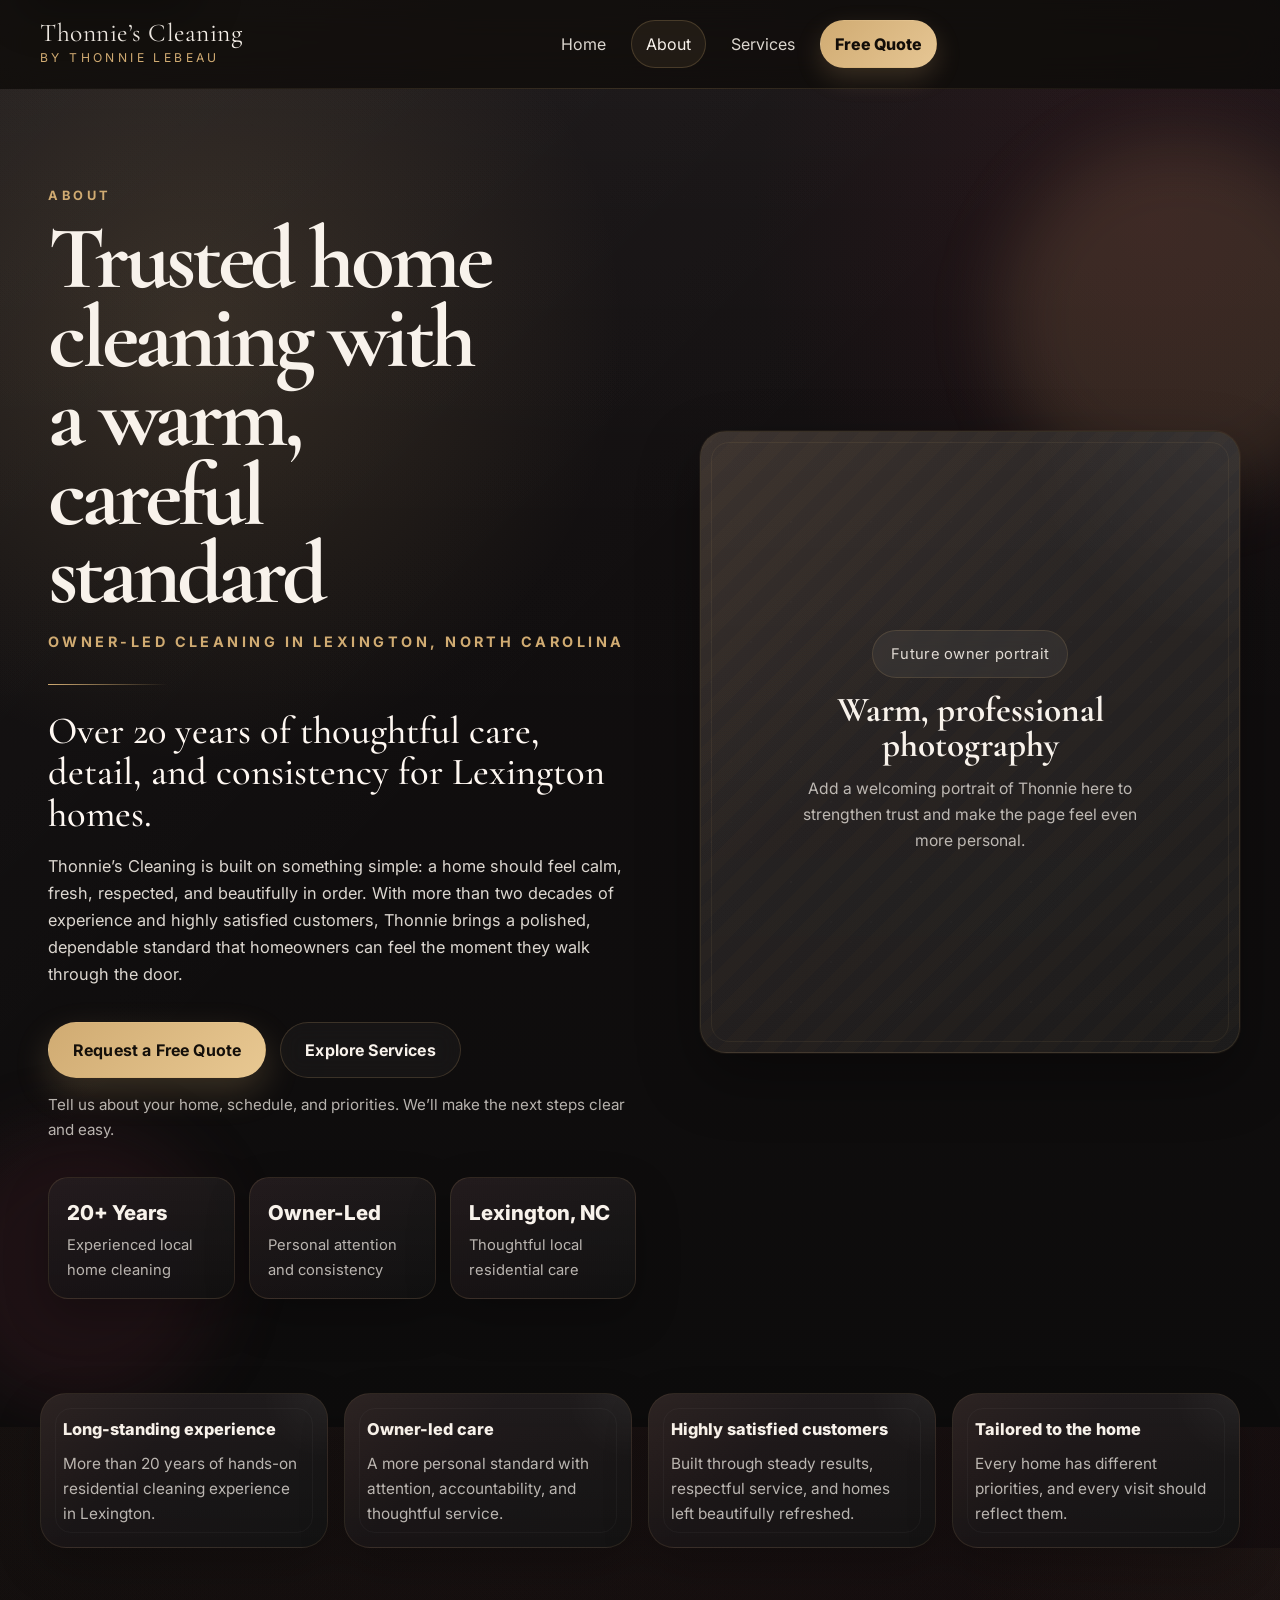
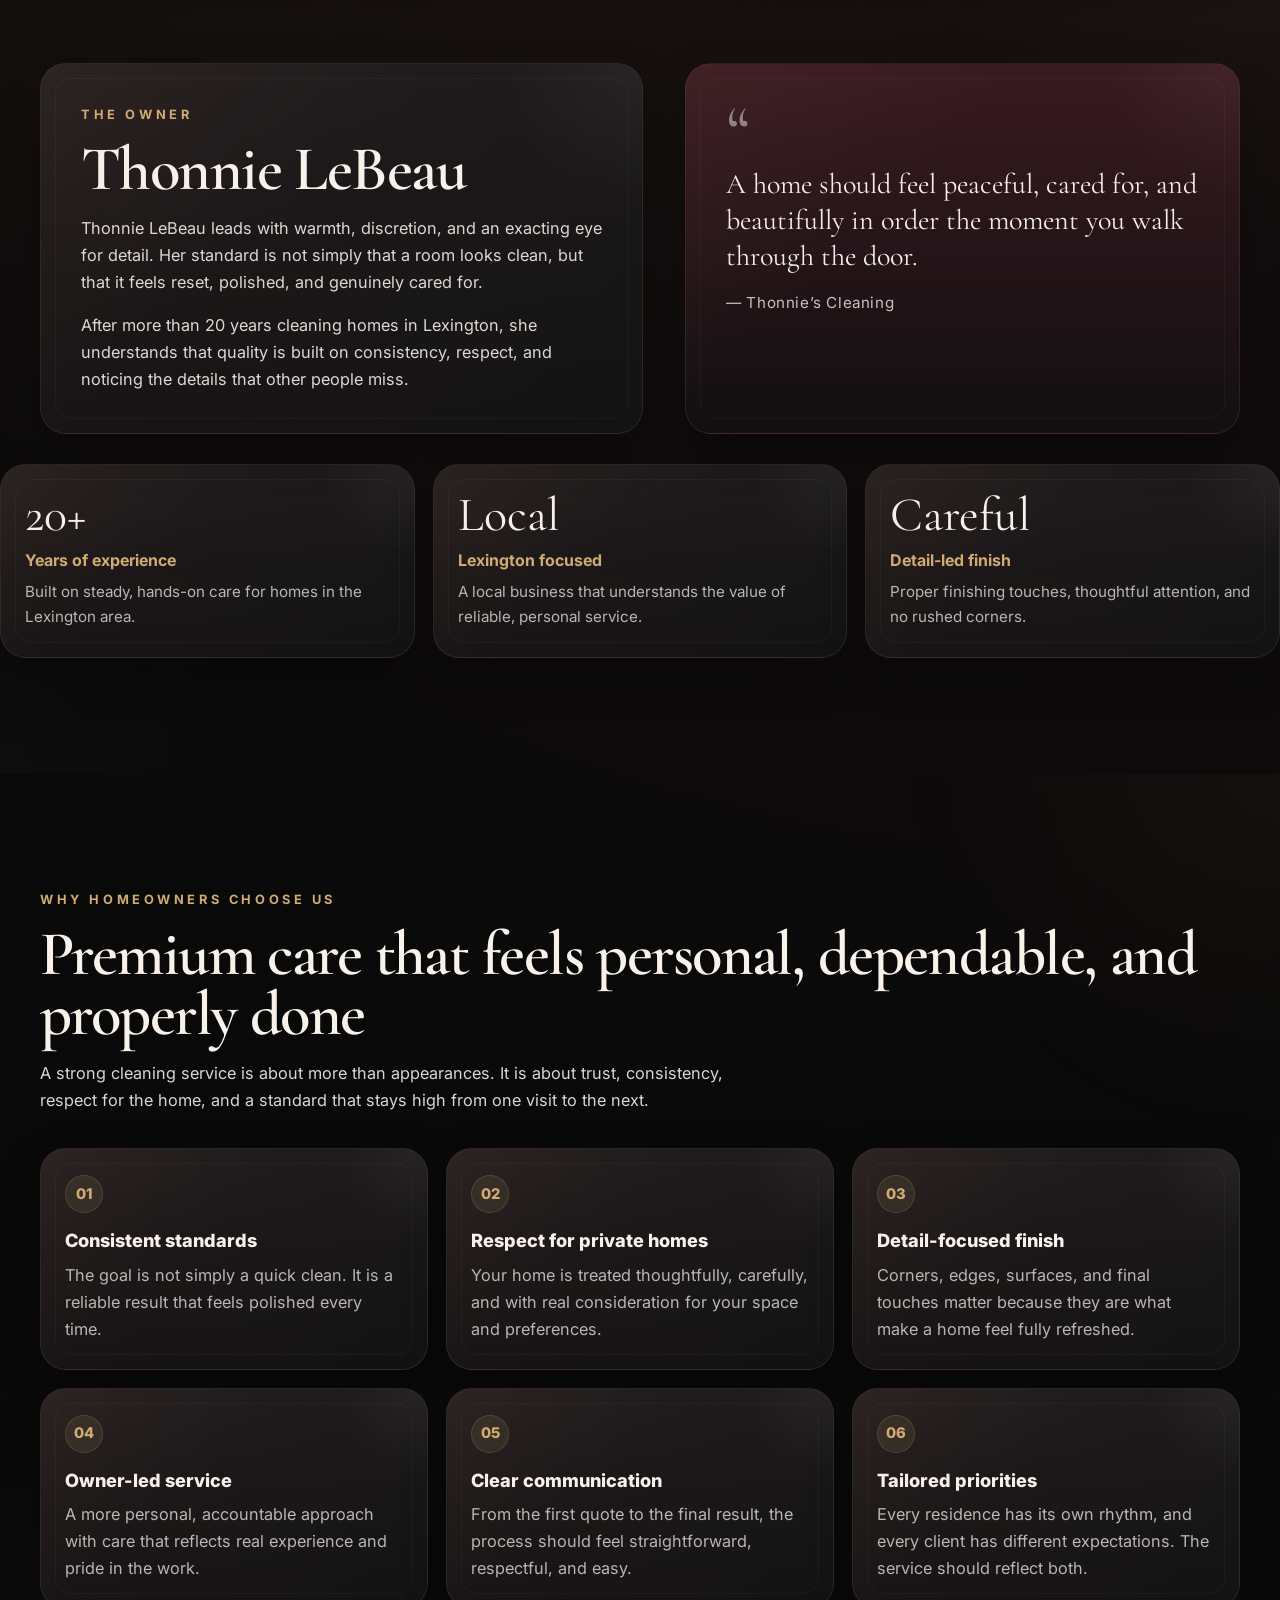
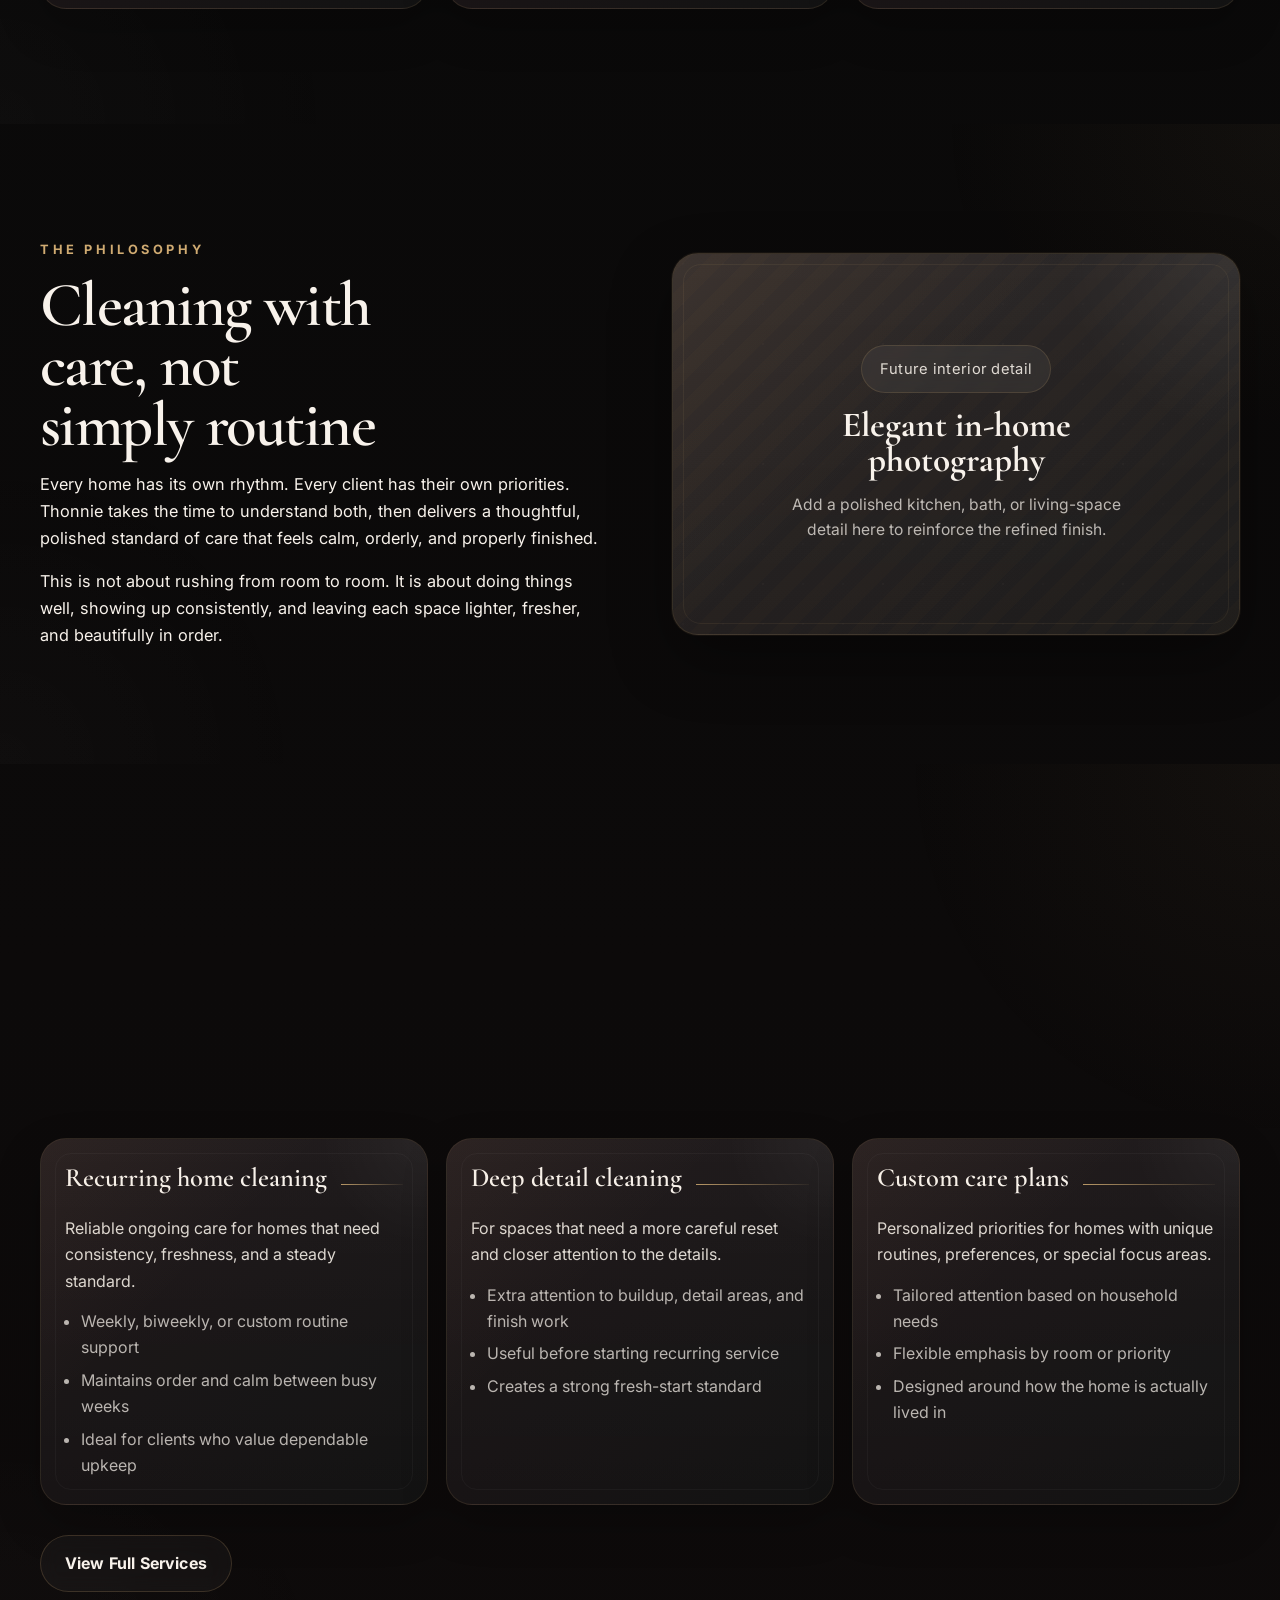
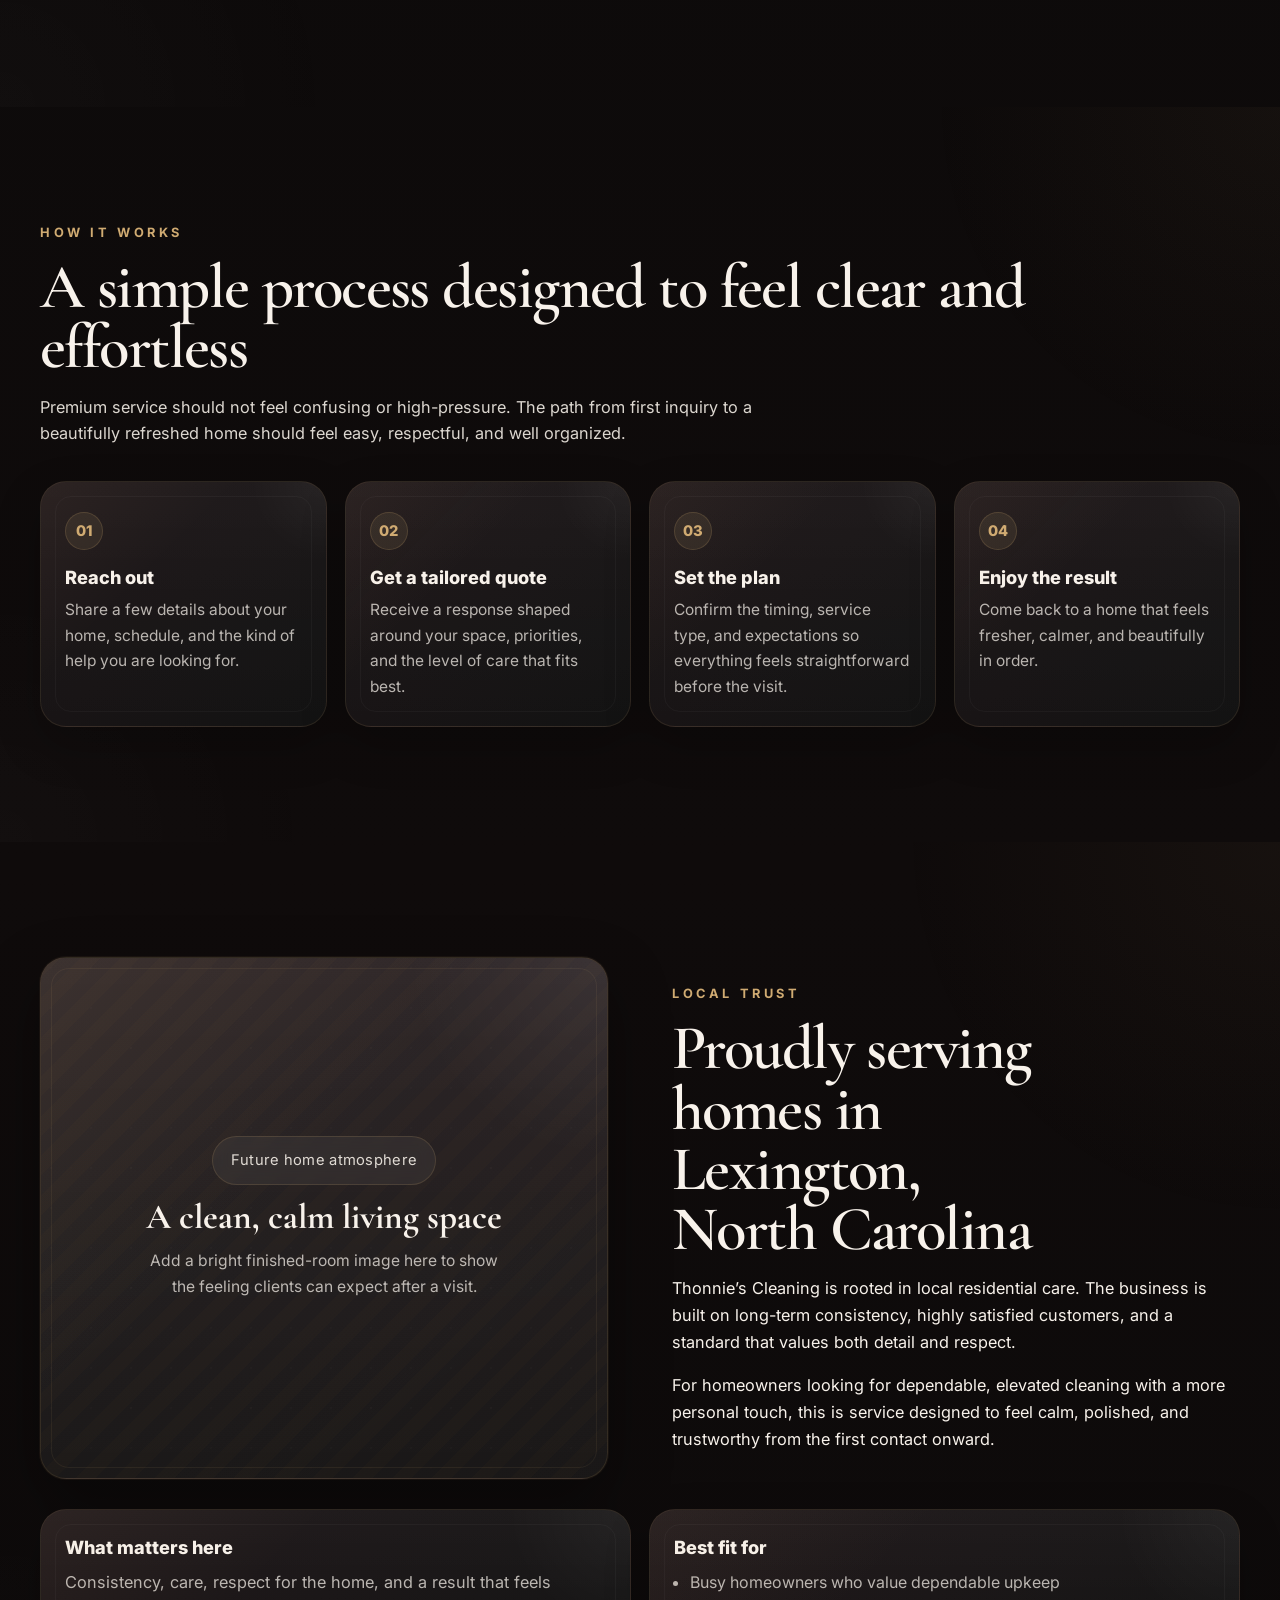
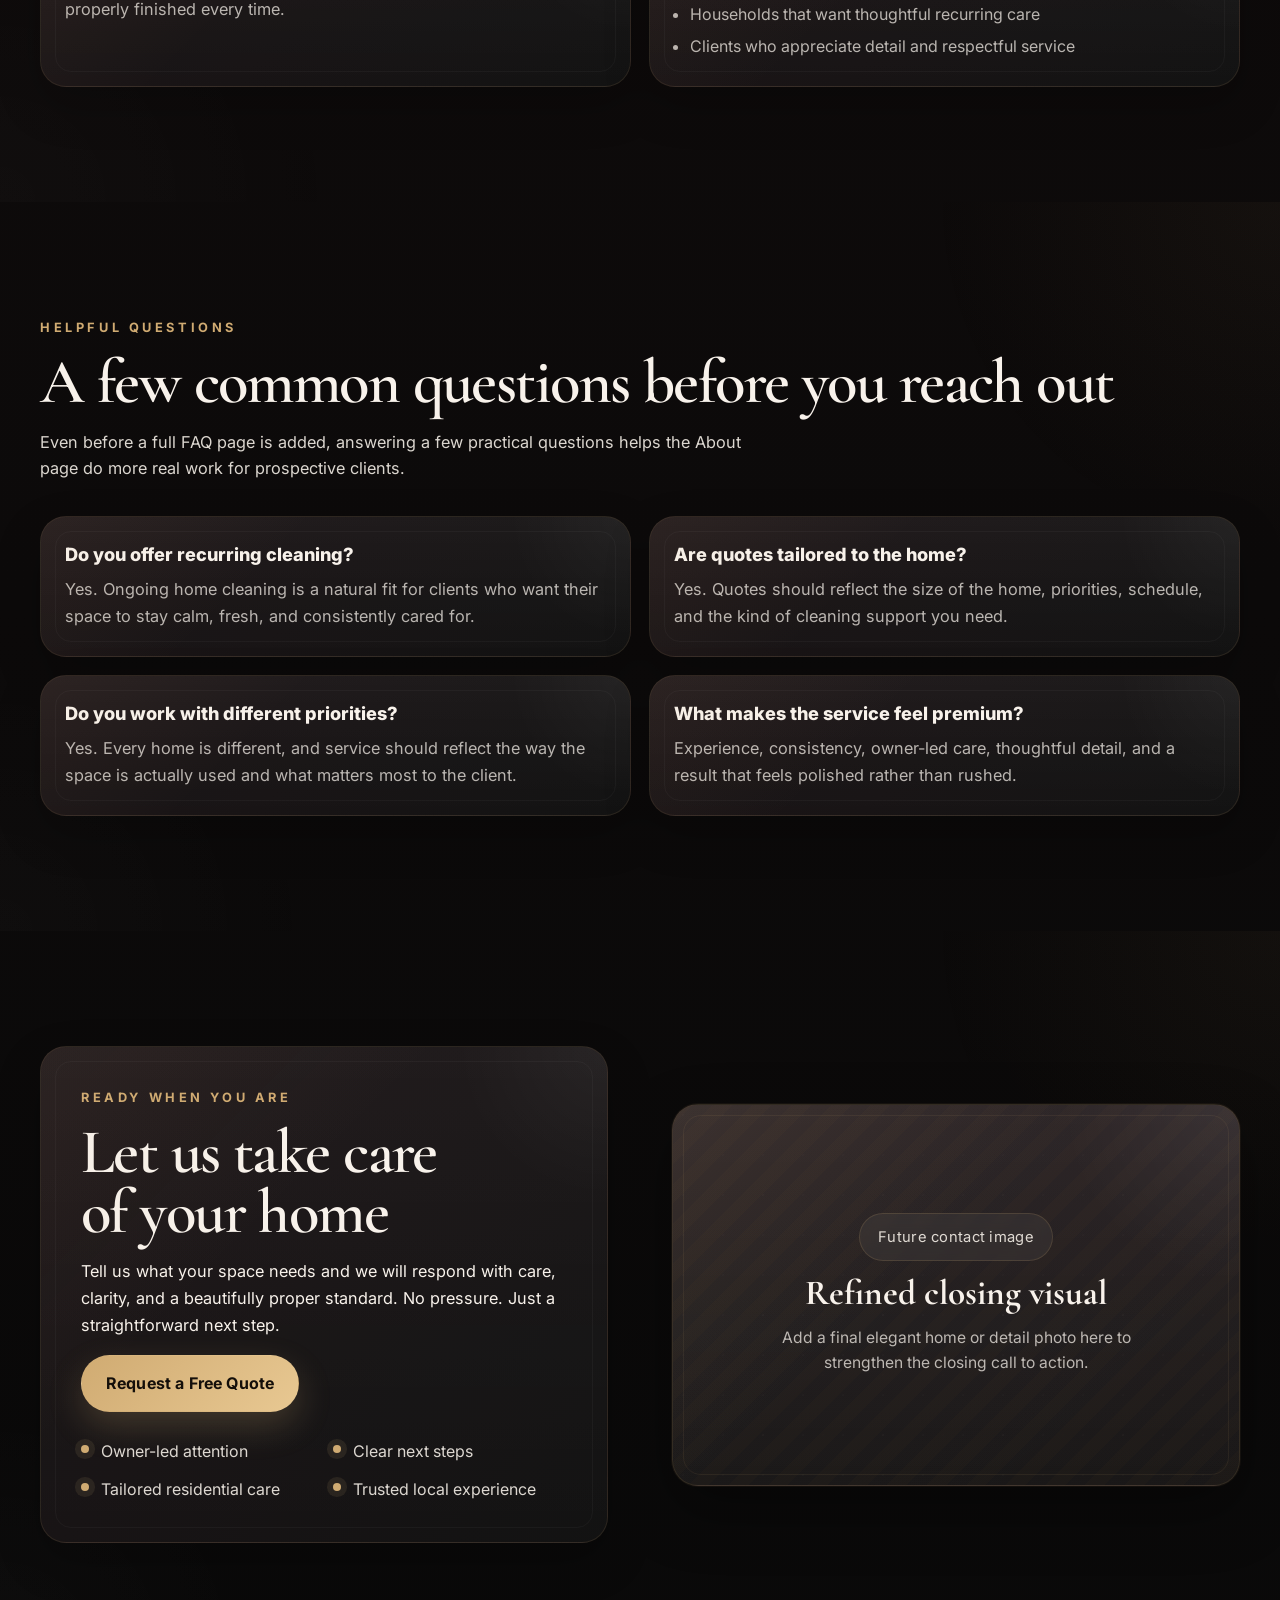
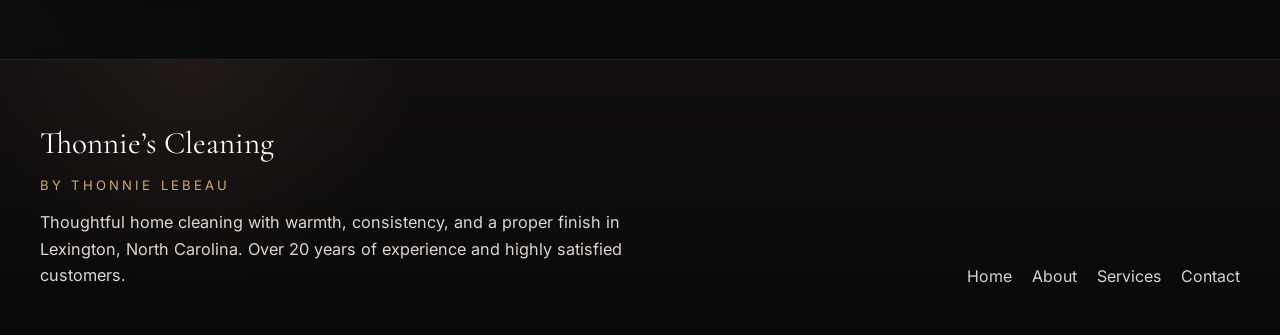
==== about.html @ d6f043cf "Initial commit" ====
<!DOCTYPE html>
<html lang="en">
  <head>
    <meta charset="UTF-8" />
    <meta
      name="viewport"
      content="width=device-width, initial-scale=1, viewport-fit=cover"
    />
    <title>
      About Thonnie’s Cleaning | Premium Home Cleaning in Lexington, NC
    </title>
    <meta
      name="description"
      content="Learn about Thonnie’s Cleaning, an owner-led home cleaning service in Lexington, North Carolina with over 20 years of experience, highly satisfied customers, and a careful, polished standard."
    />
    <meta name="theme-color" content="#0b0a0a" />
    <meta name="color-scheme" content="dark" />
    <meta
      property="og:title"
      content="About Thonnie’s Cleaning | Premium Home Cleaning in Lexington, NC"
    />
    <meta
      property="og:description"
      content="Owner-led home cleaning in Lexington, North Carolina with over 20 years of experience and a careful, polished standard."
    />
    <meta property="og:type" content="website" />
    <meta name="format-detection" content="telephone=no" />

    <link rel="preconnect" href="https://fonts.googleapis.com" />
    <link rel="preconnect" href="https://fonts.gstatic.com" crossorigin />
    <link
      href="https://fonts.googleapis.com/css2?family=Cormorant+Garamond:wght@500;600;700&family=Inter:wght@400;500;600;700;800&display=swap"
      rel="stylesheet"
    />

    <script type="application/ld+json">
      {
        "@context": "https://schema.org",
        "@type": "LocalBusiness",
        "name": "Thonnie’s Cleaning",
        "image": "",
        "description": "Owner-led residential cleaning service in Lexington, North Carolina with over 20 years of experience.",
        "areaServed": {
          "@type": "City",
          "name": "Lexington"
        },
        "address": {
          "@type": "PostalAddress",
          "addressLocality": "Lexington",
          "addressRegion": "NC",
          "addressCountry": "US"
        },
        "url": "about.html",
        "serviceType": "Residential home cleaning"
      }
    </script>

    <style>
      :root {
        --bg: #090909;
        --bg-elevated: #101010;
        --bg-soft: #151313;
        --panel: rgba(255, 248, 241, 0.05);
        --panel-strong: rgba(255, 248, 241, 0.08);
        --panel-border: rgba(214, 183, 126, 0.16);
        --panel-border-strong: rgba(214, 183, 126, 0.24);

        --text: #f8f2eb;
        --text-soft: rgba(248, 242, 235, 0.88);
        --text-muted: rgba(248, 242, 235, 0.72);

        --gold: #d0ab72;
        --gold-deep: #aa8347;
        --gold-soft: rgba(208, 171, 114, 0.12);
        --gold-line: rgba(208, 171, 114, 0.24);

        --burgundy: #2b1318;
        --plum: #1b1118;
        --white: #ffffff;
        --black: #000000;

        --serif: "Cormorant Garamond", "Times New Roman", serif;
        --sans: "Inter", "Helvetica Neue", Arial, sans-serif;

        --max: 1280px;
        --container-pad: clamp(18px, 4vw, 40px);

        --header-height: 88px;
        --radius-xs: 14px;
        --radius-sm: 18px;
        --radius: 26px;
        --radius-lg: 36px;

        --shadow-soft: 0 18px 45px rgba(0, 0, 0, 0.24);
        --shadow-deep: 0 26px 70px rgba(0, 0, 0, 0.42);
        --shadow-glow: 0 0 0 1px rgba(208, 171, 114, 0.06),
          0 24px 60px rgba(0, 0, 0, 0.35);

        --transition: 0.35s ease;
        --focus-ring: 0 0 0 3px rgba(208, 171, 114, 0.22),
          0 0 0 1px rgba(255, 255, 255, 0.14);
      }

      *,
      *::before,
      *::after {
        box-sizing: border-box;
      }

      html {
        scroll-behavior: smooth;
      }

      body {
        margin: 0;
        font-family: var(--sans);
        color: var(--text);
        background: radial-gradient(
            circle at top left,
            rgba(208, 171, 114, 0.1),
            transparent 26%
          ),
          radial-gradient(
            circle at 85% 12%,
            rgba(90, 36, 48, 0.18),
            transparent 24%
          ),
          linear-gradient(
            180deg,
            #0b0a0a 0%,
            #090909 32%,
            #0f0b0b 68%,
            #090909 100%
          );
        line-height: 1.65;
        -webkit-font-smoothing: antialiased;
        text-rendering: optimizeLegibility;
        overflow-x: clip;
      }

      body::before {
        content: "";
        position: fixed;
        inset: 0;
        pointer-events: none;
        background: linear-gradient(
            to bottom,
            rgba(255, 255, 255, 0.02),
            transparent 18%,
            transparent 82%,
            rgba(255, 255, 255, 0.015)
          ),
          radial-gradient(
            circle at 20% 0%,
            rgba(255, 255, 255, 0.02),
            transparent 18%
          );
        mix-blend-mode: soft-light;
        z-index: 0;
      }

      body.menu-open {
        overflow: hidden;
      }

      img {
        max-width: 100%;
        display: block;
      }

      a {
        color: inherit;
        text-decoration: none;
      }

      button,
      input,
      textarea,
      select {
        font: inherit;
      }

      ul,
      ol {
        margin: 0;
        padding: 0;
      }

      .skip-link {
        position: absolute;
        left: 16px;
        top: -54px;
        z-index: 2000;
        background: #1a1310;
        color: #fff;
        border: 1px solid rgba(208, 171, 114, 0.35);
        border-radius: 999px;
        padding: 12px 16px;
        box-shadow: var(--shadow-soft);
        transition: top 0.2s ease;
      }

      .skip-link:focus {
        top: 16px;
      }

      .container {
        position: relative;
        z-index: 1;
        width: min(var(--max), calc(100% - (var(--container-pad) * 2)));
        margin-inline: auto;
      }

      .section-space {
        position: relative;
        padding: clamp(78px, 9vw, 132px) 0;
      }

      .section-space::before {
        content: "";
        position: absolute;
        inset: 0;
        pointer-events: none;
        background: radial-gradient(
            circle at top right,
            rgba(208, 171, 114, 0.045),
            transparent 24%
          ),
          radial-gradient(
            circle at bottom left,
            rgba(255, 255, 255, 0.02),
            transparent 22%
          );
      }

      .section-heading {
        margin-bottom: 34px;
      }

      .section-kicker,
      .eyebrow {
        margin: 0 0 14px;
        font-size: 0.8rem;
        font-weight: 700;
        letter-spacing: 0.28em;
        text-transform: uppercase;
        color: var(--gold);
      }

      .section-title {
        margin: 0 0 16px;
        font-family: var(--serif);
        font-size: clamp(2.15rem, 4.9vw, 4rem);
        line-height: 0.96;
        font-weight: 600;
        letter-spacing: -0.025em;
        color: var(--text);
      }

      .section-text,
      .hero-copy,
      .footer-copy,
      .faq-answer,
      .process-text,
      .stat-text,
      .feature-text,
      .trust-card-text,
      .local-copy,
      .button-note {
        color: var(--text-soft);
        font-size: 1.02rem;
      }

      .section-text {
        margin: 0 0 16px;
      }

      .section-text:last-child {
        margin-bottom: 0;
      }

      .soft-width {
        max-width: 740px;
      }

      .light-text {
        color: var(--text);
      }

      .site-header {
        position: sticky;
        top: 0;
        z-index: 1000;
        background: rgba(10, 10, 10, 0.62);
        backdrop-filter: blur(18px) saturate(130%);
        -webkit-backdrop-filter: blur(18px) saturate(130%);
        border-bottom: 1px solid transparent;
        transition: background var(--transition), border-color var(--transition),
          box-shadow var(--transition), transform var(--transition);
      }

      .site-header::after {
        content: "";
        position: absolute;
        left: 0;
        right: 0;
        bottom: -1px;
        height: 1px;
        background: linear-gradient(
          90deg,
          transparent,
          rgba(208, 171, 114, 0.3),
          transparent
        );
        opacity: 0.7;
      }

      .site-header.is-scrolled {
        background: linear-gradient(
            90deg,
            rgba(18, 11, 13, 0.92),
            rgba(12, 12, 12, 0.96)
          ),
          rgba(10, 10, 10, 0.92);
        border-bottom-color: rgba(208, 171, 114, 0.14);
        box-shadow: 0 12px 30px rgba(0, 0, 0, 0.35);
      }

      .site-header.header-gradient {
        background: linear-gradient(
          90deg,
          rgba(43, 19, 24, 0.94),
          rgba(10, 10, 10, 0.96) 42%,
          rgba(30, 16, 23, 0.94)
        );
      }

      .header-inner {
        min-height: var(--header-height);
        display: grid;
        grid-template-columns: auto 1fr auto;
        align-items: center;
        gap: 24px;
        position: relative;
      }

      .brand-mark {
        display: inline-flex;
        flex-direction: column;
        gap: 2px;
        min-width: 0;
        white-space: nowrap;
      }

      .brand-name {
        font-family: var(--serif);
        font-size: clamp(1.5rem, 2vw, 2rem);
        line-height: 1;
        letter-spacing: 0.02em;
        color: var(--text);
      }

      .brand-owner {
        font-size: 0.76rem;
        text-transform: uppercase;
        letter-spacing: 0.28em;
        color: var(--gold);
      }

      .site-nav {
        min-width: 0;
      }

      .nav-list {
        display: flex;
        align-items: center;
        justify-content: center;
        gap: 10px;
        flex-wrap: nowrap;
        list-style: none;
      }

      .nav-link {
        display: inline-flex;
        align-items: center;
        justify-content: center;
        padding: 10px 14px;
        border-radius: 999px;
        white-space: nowrap;
        color: var(--text-soft);
        transition: background var(--transition), color var(--transition),
          transform var(--transition), border-color var(--transition);
        border: 1px solid transparent;
      }

      .nav-link:hover,
      .nav-link:focus-visible {
        background: rgba(255, 255, 255, 0.04);
        border-color: rgba(208, 171, 114, 0.2);
        color: var(--text);
      }

      .nav-link.active {
        background: rgba(208, 171, 114, 0.08);
        border-color: rgba(208, 171, 114, 0.22);
        color: var(--text);
      }

      .nav-cta {
        background: linear-gradient(135deg, var(--gold) 0%, #e6c694 100%);
        color: #120d08;
        font-weight: 800;
        border-color: transparent;
        box-shadow: 0 10px 26px rgba(208, 171, 114, 0.2);
      }

      .nav-cta:hover,
      .nav-cta:focus-visible {
        background: linear-gradient(135deg, #d9b77f 0%, #f0d5ac 100%);
        color: #120d08;
      }

      .menu-toggle {
        display: none;
        width: 50px;
        height: 50px;
        border: 1px solid rgba(208, 171, 114, 0.18);
        background: rgba(255, 255, 255, 0.04);
        border-radius: 16px;
        align-items: center;
        justify-content: center;
        flex-direction: column;
        gap: 5px;
        cursor: pointer;
        transition: transform var(--transition), background var(--transition),
          border-color var(--transition);
      }

      .menu-toggle:hover,
      .menu-toggle:focus-visible {
        background: rgba(255, 255, 255, 0.06);
        border-color: rgba(208, 171, 114, 0.28);
      }

      .menu-toggle span {
        width: 20px;
        height: 2px;
        border-radius: 999px;
        background: var(--text);
        transition: transform var(--transition), opacity var(--transition);
      }

      .menu-toggle.is-open span:nth-child(1) {
        transform: translateY(7px) rotate(45deg);
      }

      .menu-toggle.is-open span:nth-child(2) {
        opacity: 0;
      }

      .menu-toggle.is-open span:nth-child(3) {
        transform: translateY(-7px) rotate(-45deg);
      }

      .hero {
        position: relative;
        overflow: hidden;
        padding: clamp(56px, 8vw, 96px) 0 clamp(84px, 10vw, 136px);
      }

      .hero::before {
        content: "";
        position: absolute;
        inset: 0;
        background: radial-gradient(
            circle at 15% 18%,
            rgba(208, 171, 114, 0.16),
            transparent 28%
          ),
          radial-gradient(
            circle at 90% 10%,
            rgba(95, 24, 42, 0.2),
            transparent 24%
          ),
          linear-gradient(180deg, rgba(255, 255, 255, 0.02), transparent 35%),
          linear-gradient(180deg, #130f10 0%, #0d0c0c 100%);
        pointer-events: none;
      }

      .hero::after {
        content: "";
        position: absolute;
        inset: 0;
        pointer-events: none;
        background-image: radial-gradient(
            circle at 12px 12px,
            rgba(255, 245, 235, 0.035) 1.2px,
            transparent 1.4px
          ),
          radial-gradient(
            circle at 36px 36px,
            rgba(208, 171, 114, 0.022) 1px,
            transparent 1.2px
          );
        background-size: 48px 48px, 72px 72px;
        opacity: 0.3;
        mask-image: linear-gradient(
          to bottom,
          rgba(0, 0, 0, 0.7),
          transparent 92%
        );
      }

      .hero-overlay {
        position: absolute;
        inset: 0;
        background: linear-gradient(
            135deg,
            rgba(255, 255, 255, 0.03),
            transparent 45%
          ),
          linear-gradient(180deg, rgba(255, 255, 255, 0.012), transparent 55%);
        pointer-events: none;
      }

      .hero-glow {
        position: absolute;
        border-radius: 999px;
        filter: blur(34px);
        pointer-events: none;
        will-change: transform;
      }

      .hero-glow-one {
        width: 360px;
        height: 360px;
        right: -80px;
        top: 50px;
        background: rgba(208, 171, 114, 0.14);
      }

      .hero-glow-two {
        width: 280px;
        height: 280px;
        left: -60px;
        bottom: 20px;
        background: rgba(126, 47, 71, 0.15);
      }

      .hero-grid {
        position: relative;
        z-index: 1;
        display: grid;
        grid-template-columns: minmax(0, 1.05fr) minmax(320px, 0.95fr);
        gap: clamp(30px, 5vw, 74px);
        align-items: center;
      }

      .hero-copy-block,
      .hero-image-block,
      .story-copy,
      .story-image,
      .signature-copy,
      .signature-image,
      .cta-copy,
      .cta-image {
        position: relative;
        z-index: 2;
      }

      .hero-copy-block {
        padding-left: clamp(0px, 0.7vw, 8px);
      }

      .hero-title {
        margin: 0;
        font-family: var(--serif);
        font-size: clamp(3rem, 7vw, 6rem);
        line-height: 0.88;
        letter-spacing: -0.045em;
        color: var(--text);
        max-width: 10.5ch;
      }

      .hero-signature {
        margin: 16px 0 0;
        color: var(--gold);
        font-size: 0.9rem;
        font-weight: 700;
        letter-spacing: 0.24em;
        text-transform: uppercase;
      }

      .hero-line {
        width: 120px;
        height: 1px;
        background: linear-gradient(90deg, var(--gold), transparent);
        margin: 30px 0 26px;
      }

      .hero-tagline {
        margin: 0 0 18px;
        font-family: var(--serif);
        font-size: clamp(1.6rem, 3vw, 2.4rem);
        line-height: 1.08;
        font-weight: 500;
        color: #fff8f2;
        max-width: 700px;
      }

      .hero-copy {
        max-width: 670px;
        margin: 0;
      }

      .hero-actions {
        display: flex;
        flex-wrap: wrap;
        gap: 14px;
        margin-top: 34px;
      }

      .hero-meta {
        display: grid;
        grid-template-columns: repeat(3, minmax(0, 1fr));
        gap: 14px;
        margin-top: 34px;
      }

      .meta-card {
        position: relative;
        padding: 18px 18px 16px;
        border-radius: 20px;
        background: linear-gradient(
            180deg,
            rgba(255, 255, 255, 0.05),
            rgba(255, 255, 255, 0.02)
          ),
          linear-gradient(
            135deg,
            rgba(24, 16, 18, 0.95),
            rgba(12, 12, 12, 0.95)
          );
        border: 1px solid rgba(208, 171, 114, 0.14);
        box-shadow: var(--shadow-soft);
      }

      .meta-value {
        display: block;
        font-size: 1.28rem;
        font-weight: 800;
        color: var(--text);
        margin-bottom: 4px;
      }

      .meta-label {
        display: block;
        font-size: 0.92rem;
        color: var(--text-muted);
      }

      .btn {
        display: inline-flex;
        align-items: center;
        justify-content: center;
        min-height: 54px;
        padding: 14px 24px;
        border-radius: 999px;
        border: 1px solid transparent;
        font-weight: 700;
        letter-spacing: 0.01em;
        transition: transform var(--transition), box-shadow var(--transition),
          background var(--transition), color var(--transition),
          border-color var(--transition), filter var(--transition);
        cursor: pointer;
      }

      .btn:hover,
      .btn:focus-visible {
        transform: translateY(-2px);
        filter: brightness(1.03);
      }

      .btn-primary {
        background: linear-gradient(135deg, var(--gold) 0%, #e8c892 100%);
        color: #140f0a;
        box-shadow: 0 14px 34px rgba(208, 171, 114, 0.22);
      }

      .btn-primary:hover,
      .btn-primary:focus-visible {
        box-shadow: 0 18px 40px rgba(208, 171, 114, 0.28);
      }

      .btn-secondary {
        background: rgba(255, 255, 255, 0.035);
        border-color: rgba(208, 171, 114, 0.2);
        color: var(--text);
        backdrop-filter: blur(10px);
      }

      .btn-secondary:hover,
      .btn-secondary:focus-visible {
        background: rgba(255, 255, 255, 0.06);
        border-color: rgba(208, 171, 114, 0.28);
      }

      .shimmer-btn {
        position: relative;
        overflow: hidden;
      }

      .shimmer-btn::after {
        content: "";
        position: absolute;
        inset: 0;
        transform: translateX(-120%);
        background: linear-gradient(
          110deg,
          transparent 0%,
          rgba(255, 255, 255, 0.28) 45%,
          transparent 100%
        );
        transition: transform 0.8s ease;
      }

      .shimmer-btn:hover::after,
      .shimmer-btn:focus-visible::after {
        transform: translateX(120%);
      }

      .button-note {
        margin-top: 14px;
        font-size: 0.95rem;
        color: var(--text-muted);
      }

      .image-frame {
        position: relative;
        border-radius: var(--radius);
        overflow: hidden;
        background: linear-gradient(
            180deg,
            rgba(255, 255, 255, 0.05),
            rgba(255, 255, 255, 0.02)
          ),
          linear-gradient(135deg, #1a1414 0%, #100f0f 100%);
        border: 1px solid var(--panel-border);
        box-shadow: var(--shadow-glow);
        isolation: isolate;
      }

      .image-frame::before {
        content: "";
        position: absolute;
        inset: 0;
        background: linear-gradient(
            135deg,
            rgba(208, 171, 114, 0.08),
            transparent 42%
          ),
          radial-gradient(
            circle at top right,
            rgba(255, 255, 255, 0.06),
            transparent 26%
          );
        pointer-events: none;
        z-index: 0;
      }

      .image-frame::after {
        content: "";
        position: absolute;
        inset: 10px;
        border: 1px solid rgba(208, 171, 114, 0.08);
        border-radius: calc(var(--radius) - 8px);
        pointer-events: none;
        z-index: 1;
      }

      .dark-frame {
        background: linear-gradient(
            180deg,
            rgba(255, 255, 255, 0.05),
            rgba(255, 255, 255, 0.01)
          ),
          linear-gradient(180deg, #1a1214 0%, #0f0d0d 100%);
      }

      .image-frame-tall {
        min-height: 620px;
      }

      .image-frame-wide {
        min-height: 380px;
      }

      .image-frame-portrait {
        min-height: 520px;
      }

      .image-placeholder {
        position: relative;
        z-index: 2;
        display: grid;
        place-items: center;
        min-height: inherit;
        padding: 34px;
        text-align: center;
        color: var(--text-soft);
        background: linear-gradient(
            145deg,
            rgba(255, 255, 255, 0.03),
            rgba(255, 255, 255, 0.015)
          ),
          repeating-linear-gradient(
            135deg,
            rgba(208, 171, 114, 0.04) 0,
            rgba(208, 171, 114, 0.04) 14px,
            rgba(255, 255, 255, 0.015) 14px,
            rgba(255, 255, 255, 0.015) 28px
          );
      }

      .image-placeholder::before {
        content: "";
        position: absolute;
        inset: 0;
        background-image: radial-gradient(
            circle at 10px 10px,
            rgba(255, 245, 235, 0.03) 1px,
            transparent 1.2px
          ),
          radial-gradient(
            circle at 30px 30px,
            rgba(208, 171, 114, 0.022) 1px,
            transparent 1.2px
          );
        background-size: 40px 40px, 60px 60px;
        opacity: 0.55;
        pointer-events: none;
      }

      .image-placeholder-content {
        position: relative;
        z-index: 1;
        display: grid;
        gap: 14px;
        max-width: 360px;
      }

      .placeholder-pill {
        display: inline-flex;
        align-items: center;
        justify-content: center;
        width: fit-content;
        margin-inline: auto;
        padding: 11px 18px;
        border-radius: 999px;
        background: rgba(255, 255, 255, 0.05);
        border: 1px solid rgba(208, 171, 114, 0.16);
        font-size: 0.92rem;
        letter-spacing: 0.02em;
        backdrop-filter: blur(8px);
      }

      .placeholder-title {
        margin: 0;
        font-family: var(--serif);
        font-size: clamp(1.6rem, 3vw, 2.2rem);
        line-height: 1;
        color: var(--text);
      }

      .placeholder-copy {
        margin: 0;
        color: var(--text-muted);
        font-size: 0.98rem;
      }

      .story-grid,
      .signature-grid,
      .cta-grid {
        display: grid;
        grid-template-columns: repeat(2, minmax(0, 1fr));
        gap: clamp(28px, 5vw, 64px);
        align-items: center;
      }

      .editorial-grid {
        display: grid;
        grid-template-columns: minmax(0, 1fr) minmax(0, 0.92fr);
        gap: clamp(24px, 4vw, 42px);
        align-items: stretch;
      }

      .feature-card,
      .service-card,
      .editorial-panel,
      .process-card,
      .stat-card,
      .trust-card,
      .faq-card,
      .local-card,
      .cta-panel {
        position: relative;
        background: linear-gradient(
            180deg,
            rgba(255, 255, 255, 0.055),
            rgba(255, 255, 255, 0.025)
          ),
          linear-gradient(
            135deg,
            rgba(24, 16, 18, 0.96),
            rgba(13, 13, 13, 0.96)
          );
        border: 1px solid rgba(208, 171, 114, 0.12);
        border-radius: var(--radius);
        box-shadow: var(--shadow-soft);
        overflow: hidden;
      }

      .feature-card::before,
      .service-card::before,
      .editorial-panel::before,
      .process-card::before,
      .stat-card::before,
      .trust-card::before,
      .faq-card::before,
      .local-card::before,
      .cta-panel::before {
        content: "";
        position: absolute;
        inset: 0;
        pointer-events: none;
        background: linear-gradient(
            135deg,
            rgba(208, 171, 114, 0.05),
            transparent 38%
          ),
          radial-gradient(
            circle at 100% 0%,
            rgba(255, 255, 255, 0.045),
            transparent 20%
          );
      }

      .feature-card::after,
      .service-card::after,
      .editorial-panel::after,
      .process-card::after,
      .stat-card::after,
      .trust-card::after,
      .faq-card::after,
      .local-card::after,
      .cta-panel::after {
        content: "";
        position: absolute;
        left: 14px;
        right: 14px;
        top: 14px;
        bottom: 14px;
        border: 1px solid rgba(255, 245, 235, 0.035);
        border-radius: calc(var(--radius) - 10px);
        pointer-events: none;
      }

      .editorial-panel,
      .cta-panel {
        padding: clamp(24px, 4vw, 40px);
      }

      .editorial-quote {
        background: linear-gradient(
            180deg,
            rgba(63, 25, 35, 0.82),
            rgba(18, 15, 16, 0.95)
          ),
          linear-gradient(180deg, #1f1c1a 0%, #161412 100%);
        color: white;
      }

      .quote-mark {
        margin: 0 0 8px;
        font-family: var(--serif);
        font-size: 4.5rem;
        line-height: 0.75;
        color: rgba(255, 255, 255, 0.45);
      }

      .quote-text {
        margin: 0;
        color: rgba(255, 248, 242, 0.96);
        font-family: var(--serif);
        font-size: clamp(1.38rem, 2.2vw, 1.92rem);
        line-height: 1.28;
      }

      .quote-attribution {
        margin-top: 16px;
        color: rgba(255, 248, 242, 0.76);
        font-size: 0.95rem;
        letter-spacing: 0.04em;
      }

      .trust-strip {
        position: relative;
        margin-top: clamp(-34px, -3vw, -18px);
        z-index: 4;
      }

      .trust-grid {
        display: grid;
        grid-template-columns: repeat(4, minmax(0, 1fr));
        gap: 16px;
      }

      .trust-card {
        padding: 22px 22px 20px;
      }

      .trust-card-title {
        margin: 0 0 8px;
        font-size: 1.02rem;
        font-weight: 800;
        color: var(--text);
      }

      .trust-card-text {
        margin: 0;
        color: var(--text-muted);
        font-size: 0.96rem;
      }

      .story-copy .section-title,
      .signature-copy .section-title,
      .cta-copy .section-title {
        max-width: 12ch;
      }

      .stats-grid {
        display: grid;
        grid-template-columns: repeat(3, minmax(0, 1fr));
        gap: 18px;
        margin-top: 30px;
      }

      .stat-card {
        padding: 28px 24px;
      }

      .stat-value {
        display: block;
        font-family: var(--serif);
        font-size: clamp(2rem, 4vw, 3rem);
        line-height: 0.92;
        color: var(--text);
        margin-bottom: 10px;
      }

      .stat-label {
        display: block;
        font-weight: 700;
        color: var(--gold);
        margin-bottom: 6px;
      }

      .stat-text {
        margin: 0;
        color: var(--text-muted);
        font-size: 0.95rem;
      }

      .features-grid,
      .services-grid,
      .process-grid,
      .faq-grid,
      .local-grid {
        display: grid;
        gap: 18px;
      }

      .features-grid {
        grid-template-columns: repeat(3, minmax(0, 1fr));
      }

      .services-grid {
        grid-template-columns: repeat(3, minmax(0, 1fr));
      }

      .process-grid {
        grid-template-columns: repeat(4, minmax(0, 1fr));
      }

      .faq-grid,
      .local-grid {
        grid-template-columns: repeat(2, minmax(0, 1fr));
      }

      .feature-card,
      .service-card,
      .process-card,
      .faq-card,
      .local-card {
        padding: 26px 24px;
      }

      .feature-number,
      .process-number {
        display: inline-flex;
        align-items: center;
        justify-content: center;
        width: 38px;
        height: 38px;
        border-radius: 999px;
        background: rgba(208, 171, 114, 0.1);
        border: 1px solid rgba(208, 171, 114, 0.18);
        color: var(--gold);
        font-size: 0.92rem;
        font-weight: 800;
        margin-bottom: 16px;
      }

      .feature-title,
      .service-title,
      .process-title,
      .faq-question,
      .local-title {
        margin: 0 0 10px;
        color: var(--text);
        font-weight: 800;
        font-size: 1.14rem;
        line-height: 1.25;
      }

      .feature-text,
      .faq-answer {
        margin: 0;
        color: var(--text-muted);
      }

      .service-title {
        font-family: var(--serif);
        font-size: 1.65rem;
        line-height: 1.04;
        font-weight: 600;
      }

      .service-top {
        display: flex;
        align-items: center;
        gap: 14px;
        margin-bottom: 12px;
      }

      .mini-divider {
        flex: 1;
        height: 1px;
        background: linear-gradient(
          90deg,
          rgba(208, 171, 114, 0.86),
          rgba(208, 171, 114, 0.06)
        );
      }

      .service-copy {
        margin: 0 0 14px;
        color: var(--text-soft);
      }

      .service-list {
        margin: 0;
        padding-left: 1rem;
        color: var(--text-muted);
      }

      .service-list li + li {
        margin-top: 6px;
      }

      .process-card {
        padding-top: 30px;
      }

      .process-title {
        margin-bottom: 8px;
      }

      .process-text {
        margin: 0;
        color: var(--text-muted);
        font-size: 0.97rem;
      }

      .section-action {
        margin-top: 30px;
      }

      .local-card p,
      .local-card ul {
        margin: 0;
        color: var(--text-muted);
      }

      .local-card ul {
        padding-left: 1rem;
      }

      .local-card li + li {
        margin-top: 6px;
      }

      .local-copy {
        margin: 0;
        color: var(--text-muted);
      }

      .cta-panel .section-title {
        max-width: 12ch;
      }

      .cta-points {
        display: grid;
        grid-template-columns: repeat(2, minmax(0, 1fr));
        gap: 12px 18px;
        margin: 26px 0 0;
        list-style: none;
      }

      .cta-points li {
        position: relative;
        padding-left: 20px;
        color: var(--text-soft);
      }

      .cta-points li::before {
        content: "";
        position: absolute;
        left: 0;
        top: 0.7em;
        width: 8px;
        height: 8px;
        border-radius: 999px;
        background: var(--gold);
        box-shadow: 0 0 0 6px rgba(208, 171, 114, 0.1);
        transform: translateY(-50%);
      }

      .reveal,
      .scroll-reveal {
        opacity: 0;
        transform: translateY(28px);
        transition: opacity 0.85s ease, transform 0.85s ease;
      }

      .reveal.is-visible,
      .scroll-reveal.is-visible {
        opacity: 1;
        transform: translateY(0);
      }

      .reveal-delay-1 {
        transition-delay: 0.08s;
      }

      .reveal-delay-2 {
        transition-delay: 0.16s;
      }

      .reveal-delay-3 {
        transition-delay: 0.24s;
      }

      .reveal-delay-4 {
        transition-delay: 0.32s;
      }

      .reveal-delay-5 {
        transition-delay: 0.4s;
      }

      .reveal-delay-6 {
        transition-delay: 0.48s;
      }

      .sr-only {
        position: absolute;
        width: 1px;
        height: 1px;
        padding: 0;
        margin: -1px;
        overflow: hidden;
        clip: rect(0, 0, 0, 0);
        white-space: nowrap;
        border: 0;
      }

      .site-footer {
        position: relative;
        background: radial-gradient(
            circle at 15% 0%,
            rgba(208, 171, 114, 0.08),
            transparent 20%
          ),
          linear-gradient(180deg, #120e0f 0%, #090909 100%);
        color: rgba(255, 255, 255, 0.9);
        padding: 58px 0 46px;
        border-top: 1px solid rgba(208, 171, 114, 0.14);
      }

      .site-footer::before {
        content: "";
        position: absolute;
        inset: 0;
        pointer-events: none;
        background-image: radial-gradient(
          circle at 14px 14px,
          rgba(255, 245, 235, 0.02) 1px,
          transparent 1.2px
        );
        background-size: 48px 48px;
        opacity: 0.35;
      }

      .footer-inner {
        position: relative;
        z-index: 1;
        display: grid;
        grid-template-columns: minmax(0, 1.1fr) auto;
        align-items: end;
        gap: 28px;
      }

      .footer-title {
        margin: 0;
        font-family: var(--serif);
        font-size: 1.95rem;
        color: #fff;
      }

      .footer-owner {
        margin: 6px 0 0;
        color: var(--gold);
        font-size: 0.82rem;
        letter-spacing: 0.24em;
        text-transform: uppercase;
      }

      .footer-copy {
        margin: 12px 0 0;
        max-width: 640px;
      }

      .footer-nav-list {
        display: flex;
        flex-wrap: wrap;
        justify-content: flex-end;
        align-items: center;
        gap: 14px 20px;
        list-style: none;
      }

      .footer-nav a {
        color: rgba(255, 255, 255, 0.82);
      }

      .footer-nav a:hover,
      .footer-nav a:focus-visible {
        color: #fff;
      }

      a:focus-visible,
      button:focus-visible,
      summary:focus-visible,
      input:focus-visible,
      textarea:focus-visible,
      select:focus-visible {
        outline: none;
        box-shadow: var(--focus-ring);
      }

      @media (max-width: 1200px) {
        .trust-grid,
        .features-grid,
        .services-grid,
        .process-grid {
          grid-template-columns: repeat(2, minmax(0, 1fr));
        }

        .hero-meta {
          grid-template-columns: repeat(2, minmax(0, 1fr));
        }
      }

      @media (max-width: 1040px) {
        .header-inner {
          grid-template-columns: auto auto;
        }

        .menu-toggle {
          display: inline-flex;
          justify-self: end;
        }

        .site-nav {
          position: absolute;
          top: calc(100% + 12px);
          right: 0;
          left: 0;
          padding: 14px;
          background: linear-gradient(
            180deg,
            rgba(26, 17, 20, 0.98),
            rgba(11, 11, 11, 0.98)
          );
          border: 1px solid rgba(208, 171, 114, 0.14);
          border-radius: 24px;
          box-shadow: var(--shadow-deep);
          opacity: 0;
          pointer-events: none;
          transform: translateY(-8px);
          transition: opacity var(--transition), transform var(--transition);
        }

        .site-nav.is-open {
          opacity: 1;
          pointer-events: auto;
          transform: translateY(0);
        }

        .nav-list {
          display: grid;
          gap: 8px;
        }

        .nav-link,
        .nav-cta {
          width: 100%;
          justify-content: flex-start;
        }

        .hero-grid,
        .story-grid,
        .signature-grid,
        .cta-grid,
        .editorial-grid,
        .faq-grid,
        .local-grid {
          grid-template-columns: 1fr;
        }

        .hero {
          padding-top: 42px;
        }

        .image-frame-tall {
          min-height: 460px;
        }

        .image-frame-wide {
          min-height: 320px;
        }

        .image-frame-portrait {
          min-height: 400px;
        }

        .footer-inner {
          grid-template-columns: 1fr;
          align-items: start;
        }

        .footer-nav-list {
          justify-content: flex-start;
        }

        .trust-strip {
          margin-top: 0;
        }
      }

      @media (min-width: 1041px) {
        .site-nav {
          opacity: 1 !important;
          pointer-events: auto !important;
          transform: none !important;
        }
      }

      @media (max-width: 760px) {
        .trust-grid,
        .features-grid,
        .services-grid,
        .process-grid,
        .stats-grid,
        .hero-meta,
        .cta-points {
          grid-template-columns: 1fr;
        }
      }

      @media (max-width: 640px) {
        :root {
          --container-pad: 18px;
          --header-height: 80px;
          --radius: 22px;
        }

        .header-inner {
          gap: 14px;
        }

        .brand-name {
          font-size: 1.38rem;
        }

        .brand-owner {
          letter-spacing: 0.18em;
          font-size: 0.68rem;
        }

        .hero-title {
          font-size: clamp(2.6rem, 13vw, 4rem);
        }

        .section-title {
          font-size: clamp(2rem, 10vw, 2.8rem);
        }

        .hero-actions {
          flex-direction: column;
          align-items: stretch;
        }

        .btn {
          width: 100%;
        }

        .footer-nav-list {
          flex-direction: row;
          flex-wrap: wrap;
          align-items: center;
          justify-content: flex-start;
          gap: 12px 16px;
        }

        .feature-card,
        .service-card,
        .process-card,
        .faq-card,
        .local-card,
        .editorial-panel,
        .trust-card,
        .stat-card,
        .cta-panel {
          padding-left: 20px;
          padding-right: 20px;
        }
      }

      @media (prefers-reduced-motion: reduce) {
        html {
          scroll-behavior: auto;
        }

        *,
        *::before,
        *::after {
          animation: none !important;
          transition: none !important;
        }

        .reveal,
        .scroll-reveal {
          opacity: 1 !important;
          transform: none !important;
        }

        .hero-glow {
          transform: none !important;
        }
      }
    </style>
  </head>

  <body class="about-page">
    <a href="#main-content" class="skip-link">Skip to main content</a>

    <header class="site-header" id="top">
      <div class="container header-inner">
        <a
          href="index.html"
          class="brand-mark"
          aria-label="Thonnie’s Cleaning home"
        >
          <span class="brand-name">Thonnie’s Cleaning</span>
          <span class="brand-owner">by Thonnie LeBeau</span>
        </a>

        <button
          class="menu-toggle"
          id="menuToggle"
          aria-expanded="false"
          aria-controls="siteNav"
          aria-label="Open navigation"
          type="button"
        >
          <span></span>
          <span></span>
          <span></span>
        </button>

        <nav class="site-nav" id="siteNav" aria-label="Main navigation">
          <ul class="nav-list">
            <li><a href="index.html" class="nav-link">Home</a></li>
            <li>
              <a href="about.html" class="nav-link active" aria-current="page"
                >About</a
              >
            </li>
            <li><a href="services.html" class="nav-link">Services</a></li>
            <li>
              <a href="contact.html" class="nav-link nav-cta">Free Quote</a>
            </li>
          </ul>
        </nav>
      </div>
    </header>

    <main id="main-content">
      <section class="hero" aria-labelledby="about-title">
        <div class="hero-overlay" aria-hidden="true"></div>
        <div class="hero-glow hero-glow-one" aria-hidden="true"></div>
        <div class="hero-glow hero-glow-two" aria-hidden="true"></div>

        <div class="container hero-grid">
          <div class="hero-copy-block">
            <p class="eyebrow reveal">About</p>

            <h1 class="hero-title reveal reveal-delay-1" id="about-title">
              Trusted home cleaning with a warm, careful standard
            </h1>

            <p class="hero-signature reveal reveal-delay-2">
              Owner-led cleaning in Lexington, North Carolina
            </p>

            <div
              class="hero-line reveal reveal-delay-3"
              aria-hidden="true"
            ></div>

            <h2 class="hero-tagline reveal reveal-delay-4">
              Over 20 years of thoughtful care, detail, and consistency for
              Lexington homes.
            </h2>

            <p class="hero-copy reveal reveal-delay-5">
              Thonnie’s Cleaning is built on something simple: a home should
              feel calm, fresh, respected, and beautifully in order. With more
              than two decades of experience and highly satisfied customers,
              Thonnie brings a polished, dependable standard that homeowners can
              feel the moment they walk through the door.
            </p>

            <div class="hero-actions reveal reveal-delay-6">
              <a href="contact.html" class="btn btn-primary shimmer-btn">
                Request a Free Quote
              </a>
              <a href="services.html" class="btn btn-secondary">
                Explore Services
              </a>
            </div>

            <p class="button-note reveal reveal-delay-6">
              Tell us about your home, schedule, and priorities. We’ll make the
              next steps clear and easy.
            </p>

            <div class="hero-meta reveal reveal-delay-6" aria-label="Key facts">
              <div class="meta-card">
                <span class="meta-value">20+ Years</span>
                <span class="meta-label">Experienced local home cleaning</span>
              </div>
              <div class="meta-card">
                <span class="meta-value">Owner-Led</span>
                <span class="meta-label"
                  >Personal attention and consistency</span
                >
              </div>
              <div class="meta-card">
                <span class="meta-value">Lexington, NC</span>
                <span class="meta-label"
                  >Thoughtful local residential care</span
                >
              </div>
            </div>
          </div>

          <div class="hero-image-block reveal reveal-delay-4">
            <div class="image-frame image-frame-tall">
              <div
                class="image-placeholder"
                role="img"
                aria-label="Placeholder for future owner portrait photography"
              >
                <div class="image-placeholder-content">
                  <span class="placeholder-pill">Future owner portrait</span>
                  <h2 class="placeholder-title">
                    Warm, professional photography
                  </h2>
                  <p class="placeholder-copy">
                    Add a welcoming portrait of Thonnie here to strengthen trust
                    and make the page feel even more personal.
                  </p>
                </div>
              </div>
            </div>
          </div>
        </div>
      </section>

      <section
        class="trust-strip"
        aria-label="Reasons clients choose Thonnie’s Cleaning"
      >
        <div class="container">
          <div class="trust-grid">
            <article class="trust-card scroll-reveal">
              <h2 class="trust-card-title">Long-standing experience</h2>
              <p class="trust-card-text">
                More than 20 years of hands-on residential cleaning experience
                in Lexington.
              </p>
            </article>

            <article class="trust-card scroll-reveal">
              <h2 class="trust-card-title">Owner-led care</h2>
              <p class="trust-card-text">
                A more personal standard with attention, accountability, and
                thoughtful service.
              </p>
            </article>

            <article class="trust-card scroll-reveal">
              <h2 class="trust-card-title">Highly satisfied customers</h2>
              <p class="trust-card-text">
                Built through steady results, respectful service, and homes left
                beautifully refreshed.
              </p>
            </article>

            <article class="trust-card scroll-reveal">
              <h2 class="trust-card-title">Tailored to the home</h2>
              <p class="trust-card-text">
                Every home has different priorities, and every visit should
                reflect them.
              </p>
            </article>
          </div>
        </div>
      </section>

      <section class="section-space" aria-labelledby="owner-story-title">
        <div class="container editorial-grid">
          <div class="editorial-panel scroll-reveal">
            <p class="section-kicker">The owner</p>
            <h2 class="section-title" id="owner-story-title">Thonnie LeBeau</h2>
            <p class="section-text">
              Thonnie LeBeau leads with warmth, discretion, and an exacting eye
              for detail. Her standard is not simply that a room looks clean,
              but that it feels reset, polished, and genuinely cared for.
            </p>
            <p class="section-text">
              After more than 20 years cleaning homes in Lexington, she
              understands that quality is built on consistency, respect, and
              noticing the details that other people miss.
            </p>
          </div>

          <div class="editorial-panel editorial-quote scroll-reveal">
            <p class="quote-mark" aria-hidden="true">“</p>
            <p class="quote-text">
              A home should feel peaceful, cared for, and beautifully in order
              the moment you walk through the door.
            </p>
            <p class="quote-attribution">— Thonnie’s Cleaning</p>
          </div>
        </div>

        <div class="stats-grid" aria-label="Business highlights">
          <article class="stat-card scroll-reveal">
            <span class="stat-value">20+</span>
            <span class="stat-label">Years of experience</span>
            <p class="stat-text">
              Built on steady, hands-on care for homes in the Lexington area.
            </p>
          </article>

          <article class="stat-card scroll-reveal">
            <span class="stat-value">Local</span>
            <span class="stat-label">Lexington focused</span>
            <p class="stat-text">
              A local business that understands the value of reliable, personal
              service.
            </p>
          </article>

          <article class="stat-card scroll-reveal">
            <span class="stat-value">Careful</span>
            <span class="stat-label">Detail-led finish</span>
            <p class="stat-text">
              Proper finishing touches, thoughtful attention, and no rushed
              corners.
            </p>
          </article>
        </div>
      </section>

      <section class="section-space" aria-labelledby="why-choose-title">
        <div class="container">
          <div class="section-heading scroll-reveal">
            <p class="section-kicker">Why homeowners choose us</p>
            <h2 class="section-title" id="why-choose-title">
              Premium care that feels personal, dependable, and properly done
            </h2>
            <p class="section-text soft-width">
              A strong cleaning service is about more than appearances. It is
              about trust, consistency, respect for the home, and a standard
              that stays high from one visit to the next.
            </p>
          </div>

          <div class="features-grid">
            <article class="feature-card scroll-reveal">
              <span class="feature-number">01</span>
              <h3 class="feature-title">Consistent standards</h3>
              <p class="feature-text">
                The goal is not simply a quick clean. It is a reliable result
                that feels polished every time.
              </p>
            </article>

            <article class="feature-card scroll-reveal">
              <span class="feature-number">02</span>
              <h3 class="feature-title">Respect for private homes</h3>
              <p class="feature-text">
                Your home is treated thoughtfully, carefully, and with real
                consideration for your space and preferences.
              </p>
            </article>

            <article class="feature-card scroll-reveal">
              <span class="feature-number">03</span>
              <h3 class="feature-title">Detail-focused finish</h3>
              <p class="feature-text">
                Corners, edges, surfaces, and final touches matter because they
                are what make a home feel fully refreshed.
              </p>
            </article>

            <article class="feature-card scroll-reveal">
              <span class="feature-number">04</span>
              <h3 class="feature-title">Owner-led service</h3>
              <p class="feature-text">
                A more personal, accountable approach with care that reflects
                real experience and pride in the work.
              </p>
            </article>

            <article class="feature-card scroll-reveal">
              <span class="feature-number">05</span>
              <h3 class="feature-title">Clear communication</h3>
              <p class="feature-text">
                From the first quote to the final result, the process should
                feel straightforward, respectful, and easy.
              </p>
            </article>

            <article class="feature-card scroll-reveal">
              <span class="feature-number">06</span>
              <h3 class="feature-title">Tailored priorities</h3>
              <p class="feature-text">
                Every residence has its own rhythm, and every client has
                different expectations. The service should reflect both.
              </p>
            </article>
          </div>
        </div>
      </section>

      <section class="section-space" aria-labelledby="signature-title">
        <div class="container story-grid">
          <div class="story-copy scroll-reveal">
            <p class="section-kicker">The philosophy</p>
            <h2 class="section-title light-text" id="signature-title">
              Cleaning with care, not simply routine
            </h2>
            <p class="section-text light-text">
              Every home has its own rhythm. Every client has their own
              priorities. Thonnie takes the time to understand both, then
              delivers a thoughtful, polished standard of care that feels calm,
              orderly, and properly finished.
            </p>
            <p class="section-text light-text">
              This is not about rushing from room to room. It is about doing
              things well, showing up consistently, and leaving each space
              lighter, fresher, and beautifully in order.
            </p>
          </div>

          <div class="story-image scroll-reveal">
            <div class="image-frame image-frame-wide">
              <div
                class="image-placeholder"
                role="img"
                aria-label="Placeholder for future interior detail photography"
              >
                <div class="image-placeholder-content">
                  <span class="placeholder-pill">Future interior detail</span>
                  <h2 class="placeholder-title">Elegant in-home photography</h2>
                  <p class="placeholder-copy">
                    Add a polished kitchen, bath, or living-space detail here to
                    reinforce the refined finish.
                  </p>
                </div>
              </div>
            </div>
          </div>
        </div>
      </section>

      <section class="section-space" aria-labelledby="services-title">
        <div class="container">
          <div class="section-heading scroll-reveal">
            <p class="section-kicker">Service focus</p>
            <h2 class="section-title" id="services-title">
              Thoughtful cleaning support for homes that deserve proper care
            </h2>
            <p class="section-text soft-width">
              The About page should also help visitors understand the kind of
              care they can expect. These service categories give a clear sense
              of fit while keeping the focus on quality and trust.
            </p>
          </div>

          <div class="services-grid">
            <article class="service-card scroll-reveal">
              <div class="service-top">
                <h3 class="service-title">Recurring home cleaning</h3>
                <div class="mini-divider" aria-hidden="true"></div>
              </div>
              <p class="service-copy">
                Reliable ongoing care for homes that need consistency,
                freshness, and a steady standard.
              </p>
              <ul class="service-list">
                <li>Weekly, biweekly, or custom routine support</li>
                <li>Maintains order and calm between busy weeks</li>
                <li>Ideal for clients who value dependable upkeep</li>
              </ul>
            </article>

            <article class="service-card scroll-reveal">
              <div class="service-top">
                <h3 class="service-title">Deep detail cleaning</h3>
                <div class="mini-divider" aria-hidden="true"></div>
              </div>
              <p class="service-copy">
                For spaces that need a more careful reset and closer attention
                to the details.
              </p>
              <ul class="service-list">
                <li>
                  Extra attention to buildup, detail areas, and finish work
                </li>
                <li>Useful before starting recurring service</li>
                <li>Creates a strong fresh-start standard</li>
              </ul>
            </article>

            <article class="service-card scroll-reveal">
              <div class="service-top">
                <h3 class="service-title">Custom care plans</h3>
                <div class="mini-divider" aria-hidden="true"></div>
              </div>
              <p class="service-copy">
                Personalized priorities for homes with unique routines,
                preferences, or special focus areas.
              </p>
              <ul class="service-list">
                <li>Tailored attention based on household needs</li>
                <li>Flexible emphasis by room or priority</li>
                <li>Designed around how the home is actually lived in</li>
              </ul>
            </article>
          </div>

          <div class="section-action scroll-reveal">
            <a href="services.html" class="btn btn-secondary">
              View Full Services
            </a>
          </div>
        </div>
      </section>

      <section class="section-space" aria-labelledby="process-title">
        <div class="container">
          <div class="section-heading scroll-reveal">
            <p class="section-kicker">How it works</p>
            <h2 class="section-title" id="process-title">
              A simple process designed to feel clear and effortless
            </h2>
            <p class="section-text soft-width">
              Premium service should not feel confusing or high-pressure. The
              path from first inquiry to a beautifully refreshed home should
              feel easy, respectful, and well organized.
            </p>
          </div>

          <div class="process-grid">
            <article class="process-card scroll-reveal">
              <span class="process-number">01</span>
              <h3 class="process-title">Reach out</h3>
              <p class="process-text">
                Share a few details about your home, schedule, and the kind of
                help you are looking for.
              </p>
            </article>

            <article class="process-card scroll-reveal">
              <span class="process-number">02</span>
              <h3 class="process-title">Get a tailored quote</h3>
              <p class="process-text">
                Receive a response shaped around your space, priorities, and the
                level of care that fits best.
              </p>
            </article>

            <article class="process-card scroll-reveal">
              <span class="process-number">03</span>
              <h3 class="process-title">Set the plan</h3>
              <p class="process-text">
                Confirm the timing, service type, and expectations so everything
                feels straightforward before the visit.
              </p>
            </article>

            <article class="process-card scroll-reveal">
              <span class="process-number">04</span>
              <h3 class="process-title">Enjoy the result</h3>
              <p class="process-text">
                Come back to a home that feels fresher, calmer, and beautifully
                in order.
              </p>
            </article>
          </div>
        </div>
      </section>

      <section class="section-space" aria-labelledby="local-title">
        <div class="container signature-grid">
          <div class="signature-image scroll-reveal">
            <div class="image-frame image-frame-portrait dark-frame">
              <div
                class="image-placeholder"
                role="img"
                aria-label="Placeholder for future home atmosphere photography"
              >
                <div class="image-placeholder-content">
                  <span class="placeholder-pill">Future home atmosphere</span>
                  <h2 class="placeholder-title">A clean, calm living space</h2>
                  <p class="placeholder-copy">
                    Add a bright finished-room image here to show the feeling
                    clients can expect after a visit.
                  </p>
                </div>
              </div>
            </div>
          </div>

          <div class="signature-copy scroll-reveal">
            <p class="section-kicker">Local trust</p>
            <h2 class="section-title light-text" id="local-title">
              Proudly serving homes in Lexington, North Carolina
            </h2>
            <p class="section-text light-text">
              Thonnie’s Cleaning is rooted in local residential care. The
              business is built on long-term consistency, highly satisfied
              customers, and a standard that values both detail and respect.
            </p>
            <p class="section-text light-text">
              For homeowners looking for dependable, elevated cleaning with a
              more personal touch, this is service designed to feel calm,
              polished, and trustworthy from the first contact onward.
            </p>
          </div>
        </div>

        <div class="container" style="margin-top: 30px">
          <div class="local-grid">
            <article class="local-card scroll-reveal">
              <h3 class="local-title">What matters here</h3>
              <p class="local-copy">
                Consistency, care, respect for the home, and a result that feels
                properly finished every time.
              </p>
            </article>

            <article class="local-card scroll-reveal">
              <h3 class="local-title">Best fit for</h3>
              <ul>
                <li>Busy homeowners who value dependable upkeep</li>
                <li>Households that want thoughtful recurring care</li>
                <li>Clients who appreciate detail and respectful service</li>
              </ul>
            </article>
          </div>
        </div>
      </section>

      <section class="section-space" aria-labelledby="faq-title">
        <div class="container">
          <div class="section-heading scroll-reveal">
            <p class="section-kicker">Helpful questions</p>
            <h2 class="section-title" id="faq-title">
              A few common questions before you reach out
            </h2>
            <p class="section-text soft-width">
              Even before a full FAQ page is added, answering a few practical
              questions helps the About page do more real work for prospective
              clients.
            </p>
          </div>

          <div class="faq-grid">
            <article class="faq-card scroll-reveal">
              <h3 class="faq-question">Do you offer recurring cleaning?</h3>
              <p class="faq-answer">
                Yes. Ongoing home cleaning is a natural fit for clients who want
                their space to stay calm, fresh, and consistently cared for.
              </p>
            </article>

            <article class="faq-card scroll-reveal">
              <h3 class="faq-question">Are quotes tailored to the home?</h3>
              <p class="faq-answer">
                Yes. Quotes should reflect the size of the home, priorities,
                schedule, and the kind of cleaning support you need.
              </p>
            </article>

            <article class="faq-card scroll-reveal">
              <h3 class="faq-question">
                Do you work with different priorities?
              </h3>
              <p class="faq-answer">
                Yes. Every home is different, and service should reflect the way
                the space is actually used and what matters most to the client.
              </p>
            </article>

            <article class="faq-card scroll-reveal">
              <h3 class="faq-question">What makes the service feel premium?</h3>
              <p class="faq-answer">
                Experience, consistency, owner-led care, thoughtful detail, and
                a result that feels polished rather than rushed.
              </p>
            </article>
          </div>
        </div>
      </section>

      <section class="section-space" aria-labelledby="cta-title">
        <div class="container cta-grid">
          <div class="cta-copy scroll-reveal">
            <div class="cta-panel">
              <p class="section-kicker">Ready when you are</p>
              <h2 class="section-title light-text" id="cta-title">
                Let us take care of your home
              </h2>
              <p class="section-text light-text soft-width">
                Tell us what your space needs and we will respond with care,
                clarity, and a beautifully proper standard. No pressure. Just a
                straightforward next step.
              </p>

              <a href="contact.html" class="btn btn-primary shimmer-btn">
                Request a Free Quote
              </a>

              <ul class="cta-points" aria-label="Benefits of getting started">
                <li>Owner-led attention</li>
                <li>Clear next steps</li>
                <li>Tailored residential care</li>
                <li>Trusted local experience</li>
              </ul>
            </div>
          </div>

          <div class="cta-image scroll-reveal">
            <div class="image-frame image-frame-wide dark-frame">
              <div
                class="image-placeholder"
                role="img"
                aria-label="Placeholder for future elegant contact photography"
              >
                <div class="image-placeholder-content">
                  <span class="placeholder-pill">Future contact image</span>
                  <h2 class="placeholder-title">Refined closing visual</h2>
                  <p class="placeholder-copy">
                    Add a final elegant home or detail photo here to strengthen
                    the closing call to action.
                  </p>
                </div>
              </div>
            </div>
          </div>
        </div>
      </section>
    </main>

    <footer class="site-footer">
      <div class="container footer-inner">
        <div class="footer-brand">
          <p class="footer-title">Thonnie’s Cleaning</p>
          <p class="footer-owner">by Thonnie LeBeau</p>
          <p class="footer-copy">
            Thoughtful home cleaning with warmth, consistency, and a proper
            finish in Lexington, North Carolina. Over 20 years of experience and
            highly satisfied customers.
          </p>
        </div>

        <nav class="footer-nav" aria-label="Footer navigation">
          <ul class="footer-nav-list">
            <li><a href="index.html">Home</a></li>
            <li><a href="about.html" aria-current="page">About</a></li>
            <li><a href="services.html">Services</a></li>
            <li><a href="contact.html">Contact</a></li>
          </ul>
        </nav>
      </div>
    </footer>

    <script>
      document.addEventListener("DOMContentLoaded", () => {
        const body = document.body;
        const header = document.querySelector(".site-header");
        const menuToggle = document.getElementById("menuToggle");
        const siteNav = document.getElementById("siteNav");
        const revealItems = document.querySelectorAll(".scroll-reveal");
        const heroRevealItems = document.querySelectorAll(".reveal");
        const heroGlowOne = document.querySelector(".hero-glow-one");
        const heroGlowTwo = document.querySelector(".hero-glow-two");
        const reducedMotion = window.matchMedia(
          "(prefers-reduced-motion: reduce)"
        ).matches;
        const mobileBreakpoint = 1040;
        let lastFocusedElement = null;

        if (!reducedMotion) {
          requestAnimationFrame(() => {
            heroRevealItems.forEach((item) => item.classList.add("is-visible"));
          });

          if ("IntersectionObserver" in window) {
            const revealOnScroll = new IntersectionObserver(
              (entries, observer) => {
                entries.forEach((entry) => {
                  if (entry.isIntersecting) {
                    entry.target.classList.add("is-visible");
                    observer.unobserve(entry.target);
                  }
                });
              },
              { threshold: 0.16, rootMargin: "0px 0px -5% 0px" }
            );

            revealItems.forEach((item) => revealOnScroll.observe(item));
          } else {
            revealItems.forEach((item) => item.classList.add("is-visible"));
          }
        } else {
          heroRevealItems.forEach((item) => item.classList.add("is-visible"));
          revealItems.forEach((item) => item.classList.add("is-visible"));
        }

        const handleHeaderState = () => {
          if (!header) return;
          const y = window.scrollY;
          header.classList.toggle("is-scrolled", y > 24);
          header.classList.toggle("header-gradient", y > 120);
        };

        handleHeaderState();
        window.addEventListener("scroll", handleHeaderState, { passive: true });

        const getFocusable = () => {
          if (!siteNav) return [];
          return Array.from(
            siteNav.querySelectorAll(
              'a[href], button:not([disabled]), [tabindex]:not([tabindex="-1"])'
            )
          );
        };

        const closeMenu = (restoreFocus = true) => {
          if (!siteNav || !menuToggle) return;
          siteNav.classList.remove("is-open");
          menuToggle.classList.remove("is-open");
          menuToggle.setAttribute("aria-expanded", "false");
          menuToggle.setAttribute("aria-label", "Open navigation");
          body.classList.remove("menu-open");

          if (restoreFocus && lastFocusedElement) {
            lastFocusedElement.focus();
          }
        };

        const openMenu = () => {
          if (!siteNav || !menuToggle) return;
          lastFocusedElement = document.activeElement;
          siteNav.classList.add("is-open");
          menuToggle.classList.add("is-open");
          menuToggle.setAttribute("aria-expanded", "true");
          menuToggle.setAttribute("aria-label", "Close navigation");
          body.classList.add("menu-open");

          const focusable = getFocusable();
          if (focusable.length) {
            focusable[0].focus();
          }
        };

        const isDesktop = () => window.innerWidth > mobileBreakpoint;

        if (menuToggle && siteNav) {
          menuToggle.addEventListener("click", () => {
            const isOpen = siteNav.classList.contains("is-open");
            isOpen ? closeMenu(false) : openMenu();
          });

          siteNav.querySelectorAll("a").forEach((link) => {
            link.addEventListener("click", () => closeMenu(false));
          });

          document.addEventListener("keydown", (event) => {
            if (!siteNav.classList.contains("is-open")) return;

            if (event.key === "Escape") {
              closeMenu();
            }

            if (event.key === "Tab" && !isDesktop()) {
              const focusable = getFocusable();
              if (!focusable.length) return;

              const first = focusable[0];
              const last = focusable[focusable.length - 1];

              if (event.shiftKey && document.activeElement === first) {
                event.preventDefault();
                last.focus();
              } else if (!event.shiftKey && document.activeElement === last) {
                event.preventDefault();
                first.focus();
              }
            }
          });

          document.addEventListener("click", (event) => {
            if (
              !isDesktop() &&
              siteNav.classList.contains("is-open") &&
              !siteNav.contains(event.target) &&
              !menuToggle.contains(event.target)
            ) {
              closeMenu(false);
            }
          });

          window.addEventListener("resize", () => {
            if (isDesktop()) {
              closeMenu(false);
              body.classList.remove("menu-open");
            }
          });
        }

        if (heroGlowOne && heroGlowTwo && !reducedMotion) {
          let raf = null;

          window.addEventListener(
            "mousemove",
            (event) => {
              if (raf) return;

              raf = requestAnimationFrame(() => {
                const x = event.clientX / window.innerWidth;
                const y = event.clientY / window.innerHeight;

                heroGlowOne.style.transform = `translate(${x * 18}px, ${
                  y * 18
                }px)`;
                heroGlowTwo.style.transform = `translate(${x * -14}px, ${
                  y * -14
                }px)`;
                raf = null;
              });
            },
            { passive: true }
          );
        }
      });
    </script>
  </body>
</html>
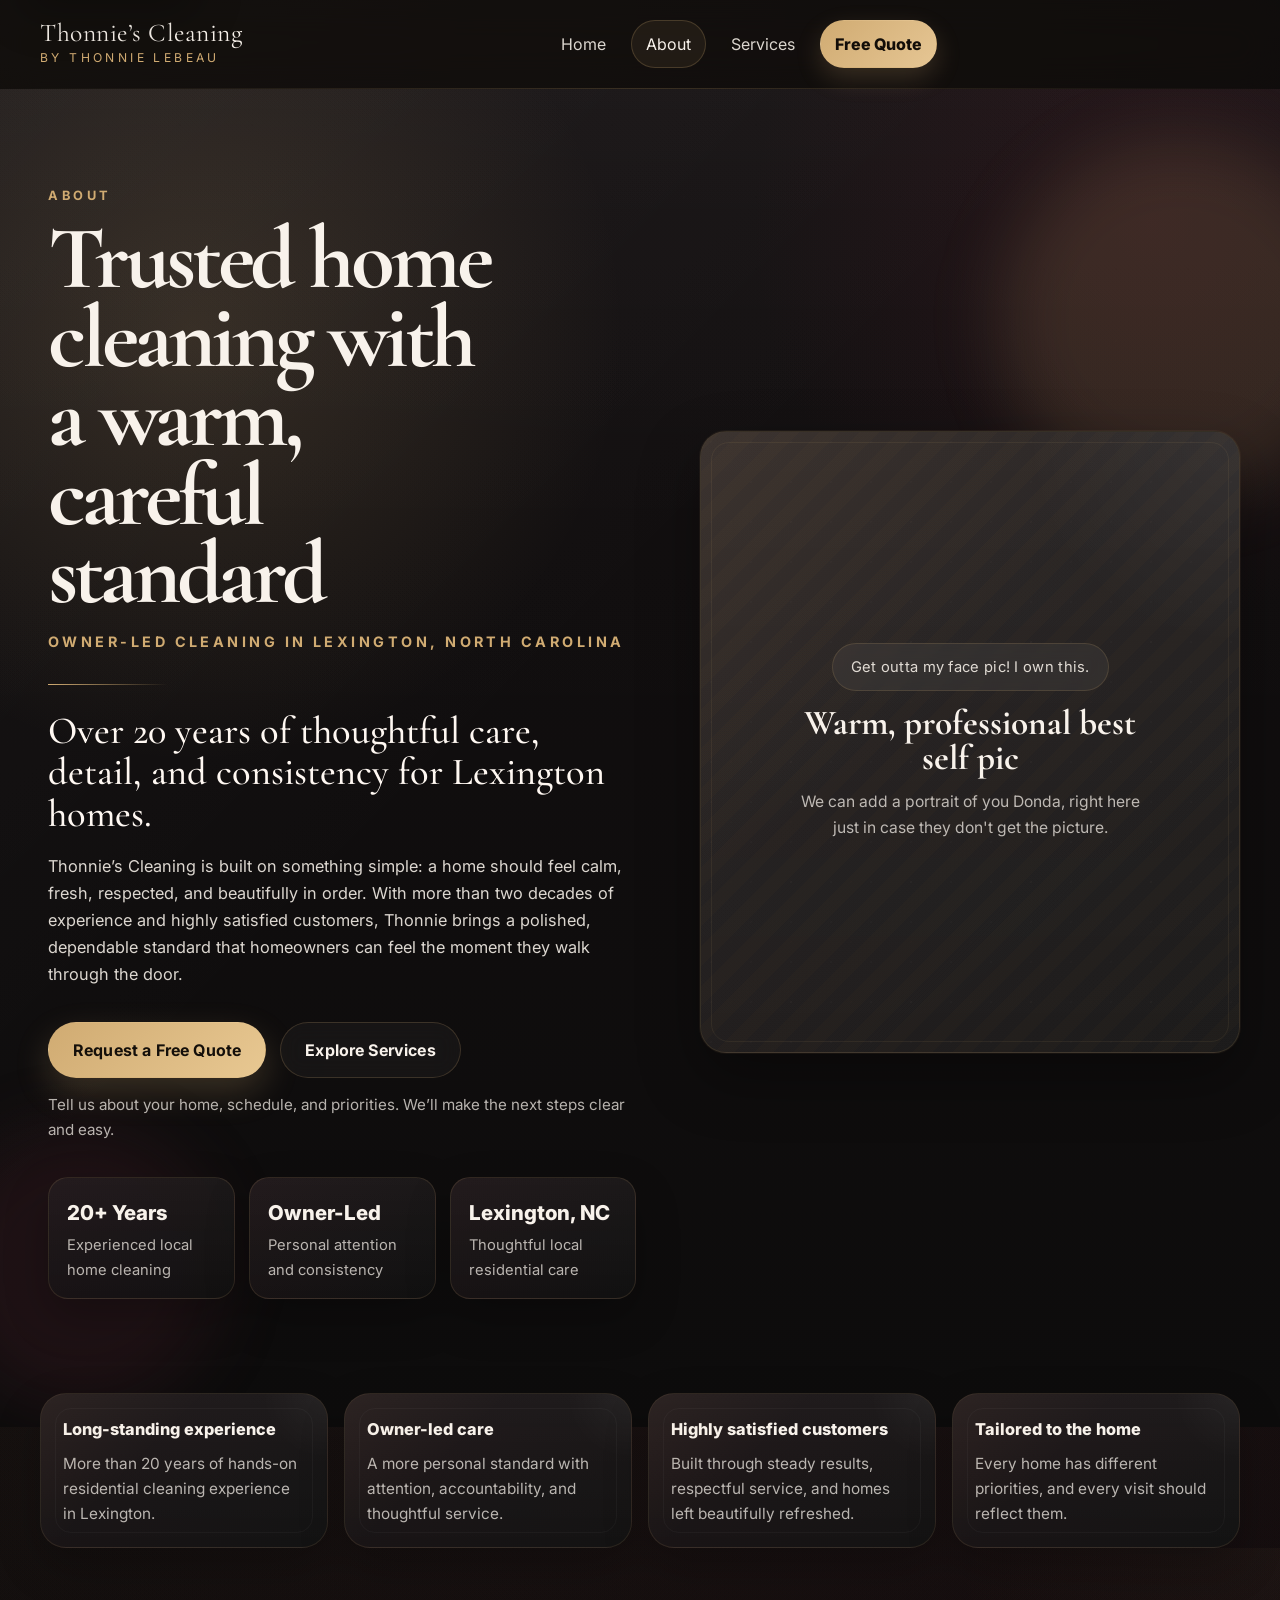
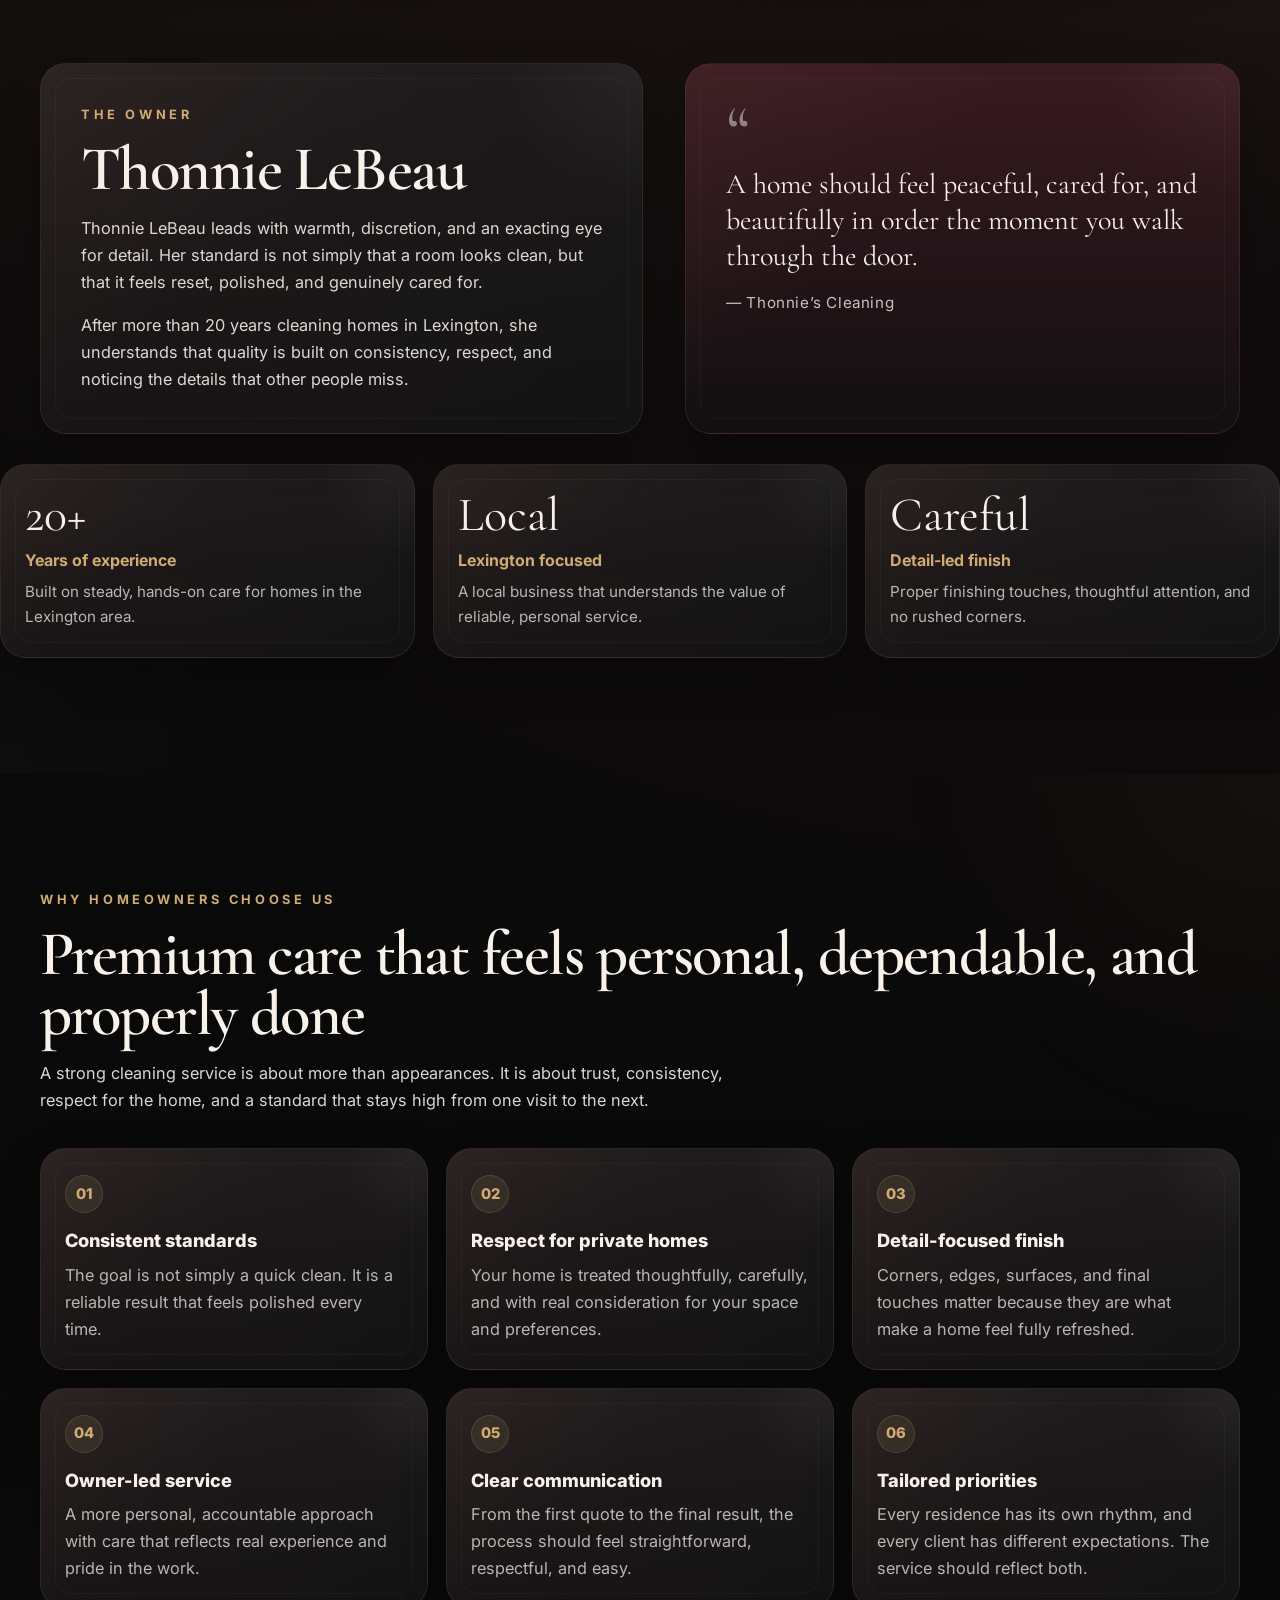
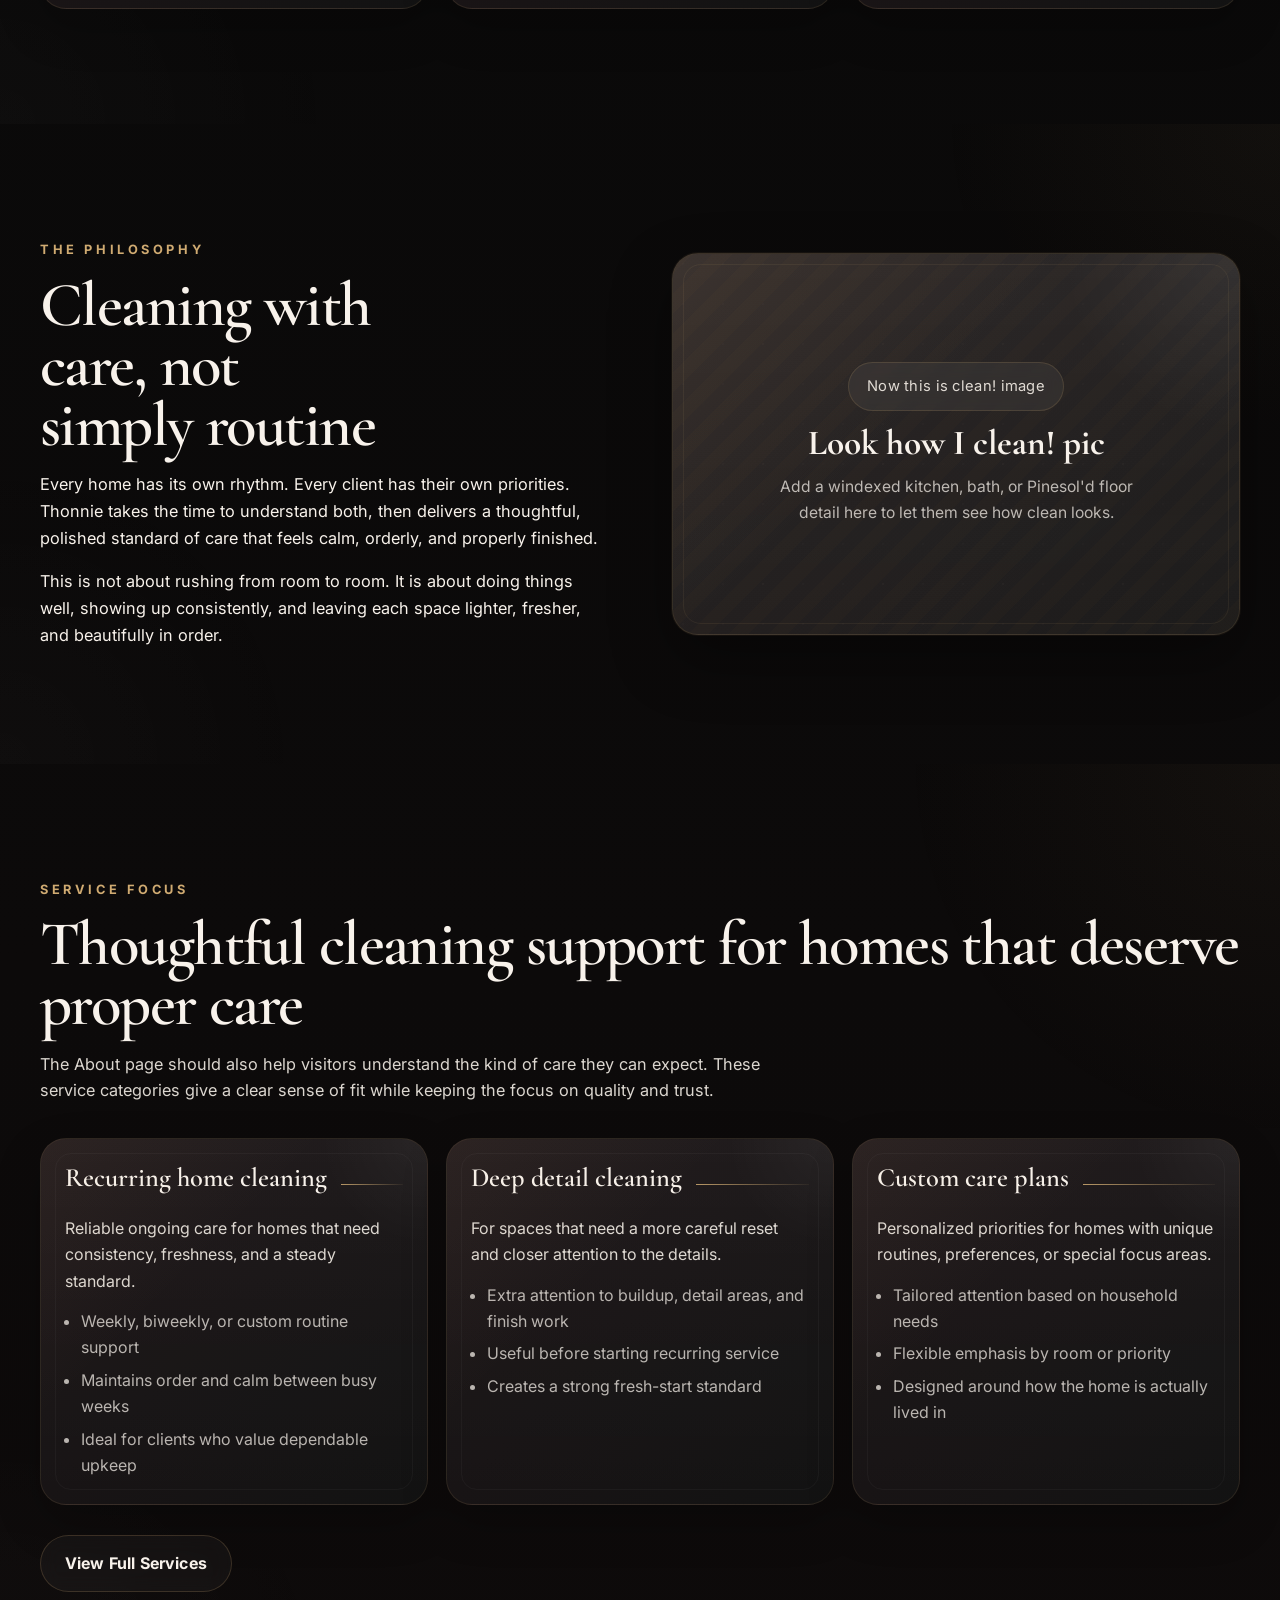
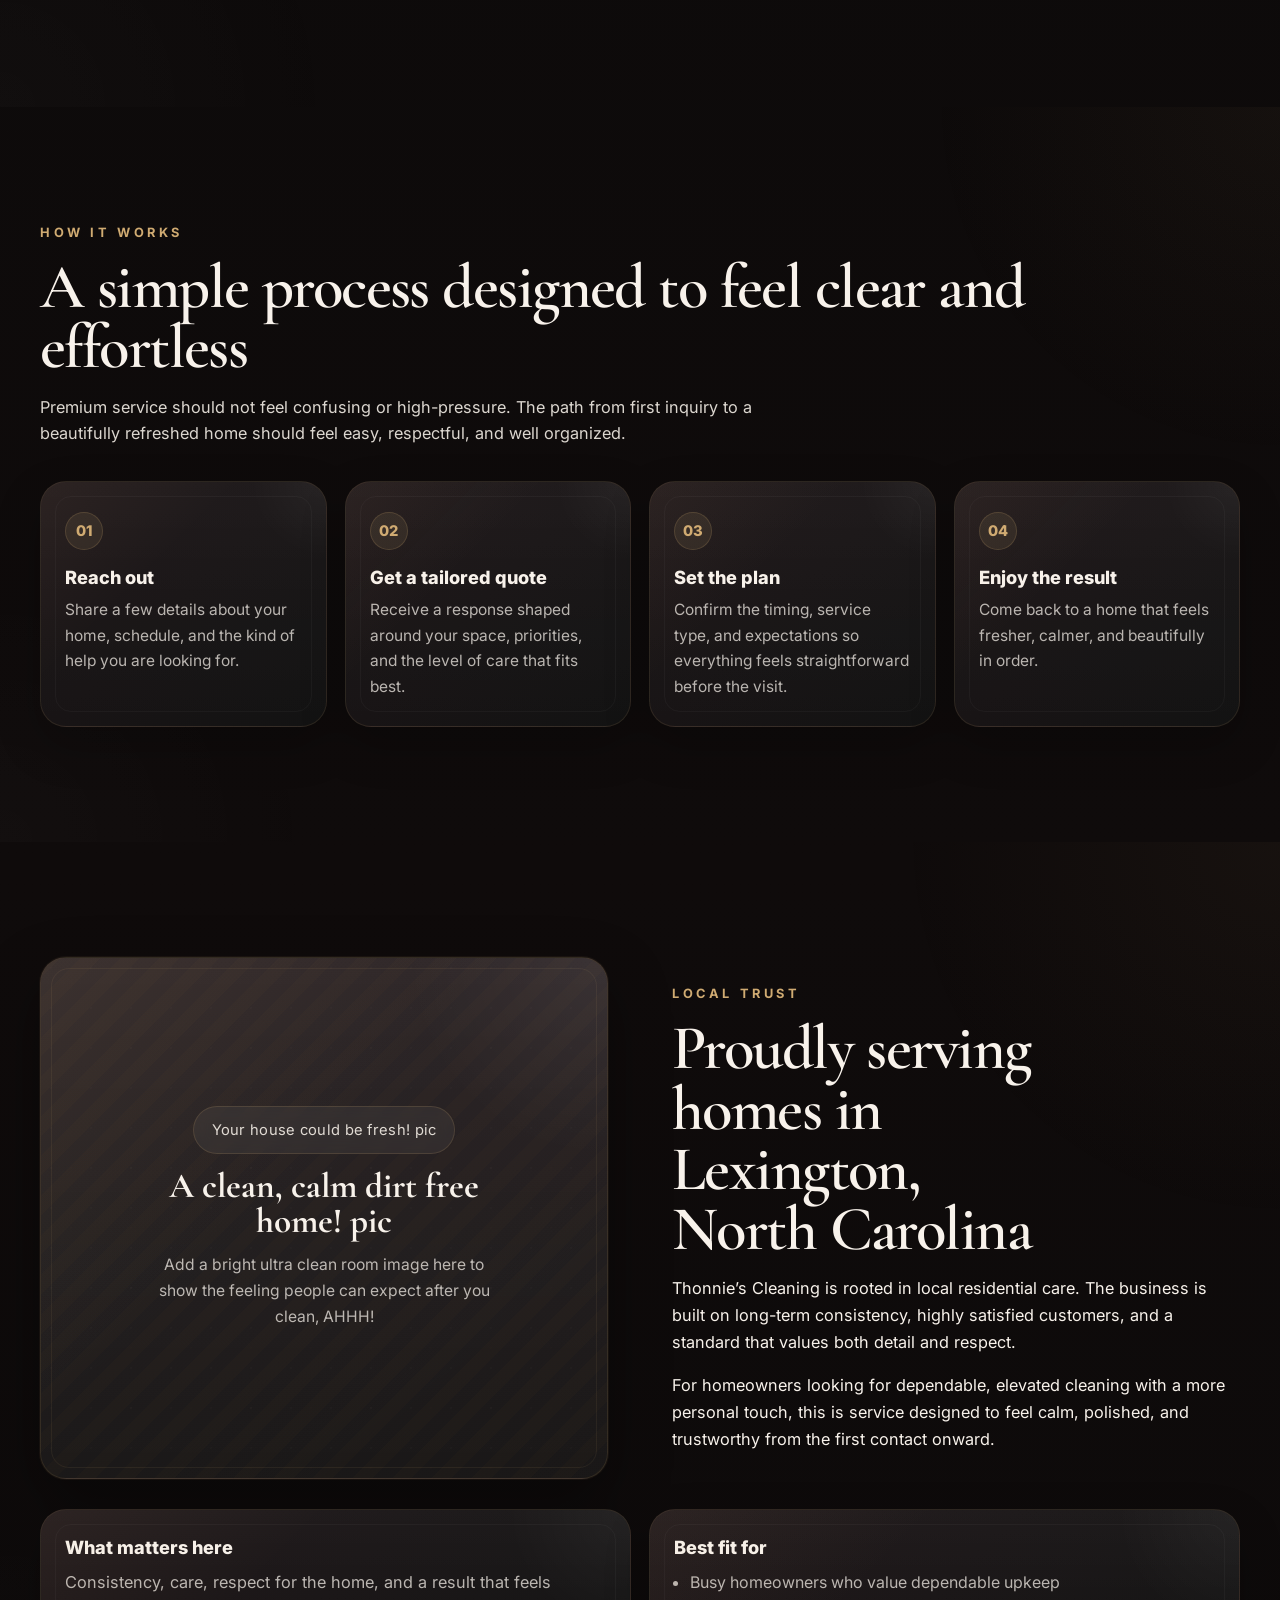
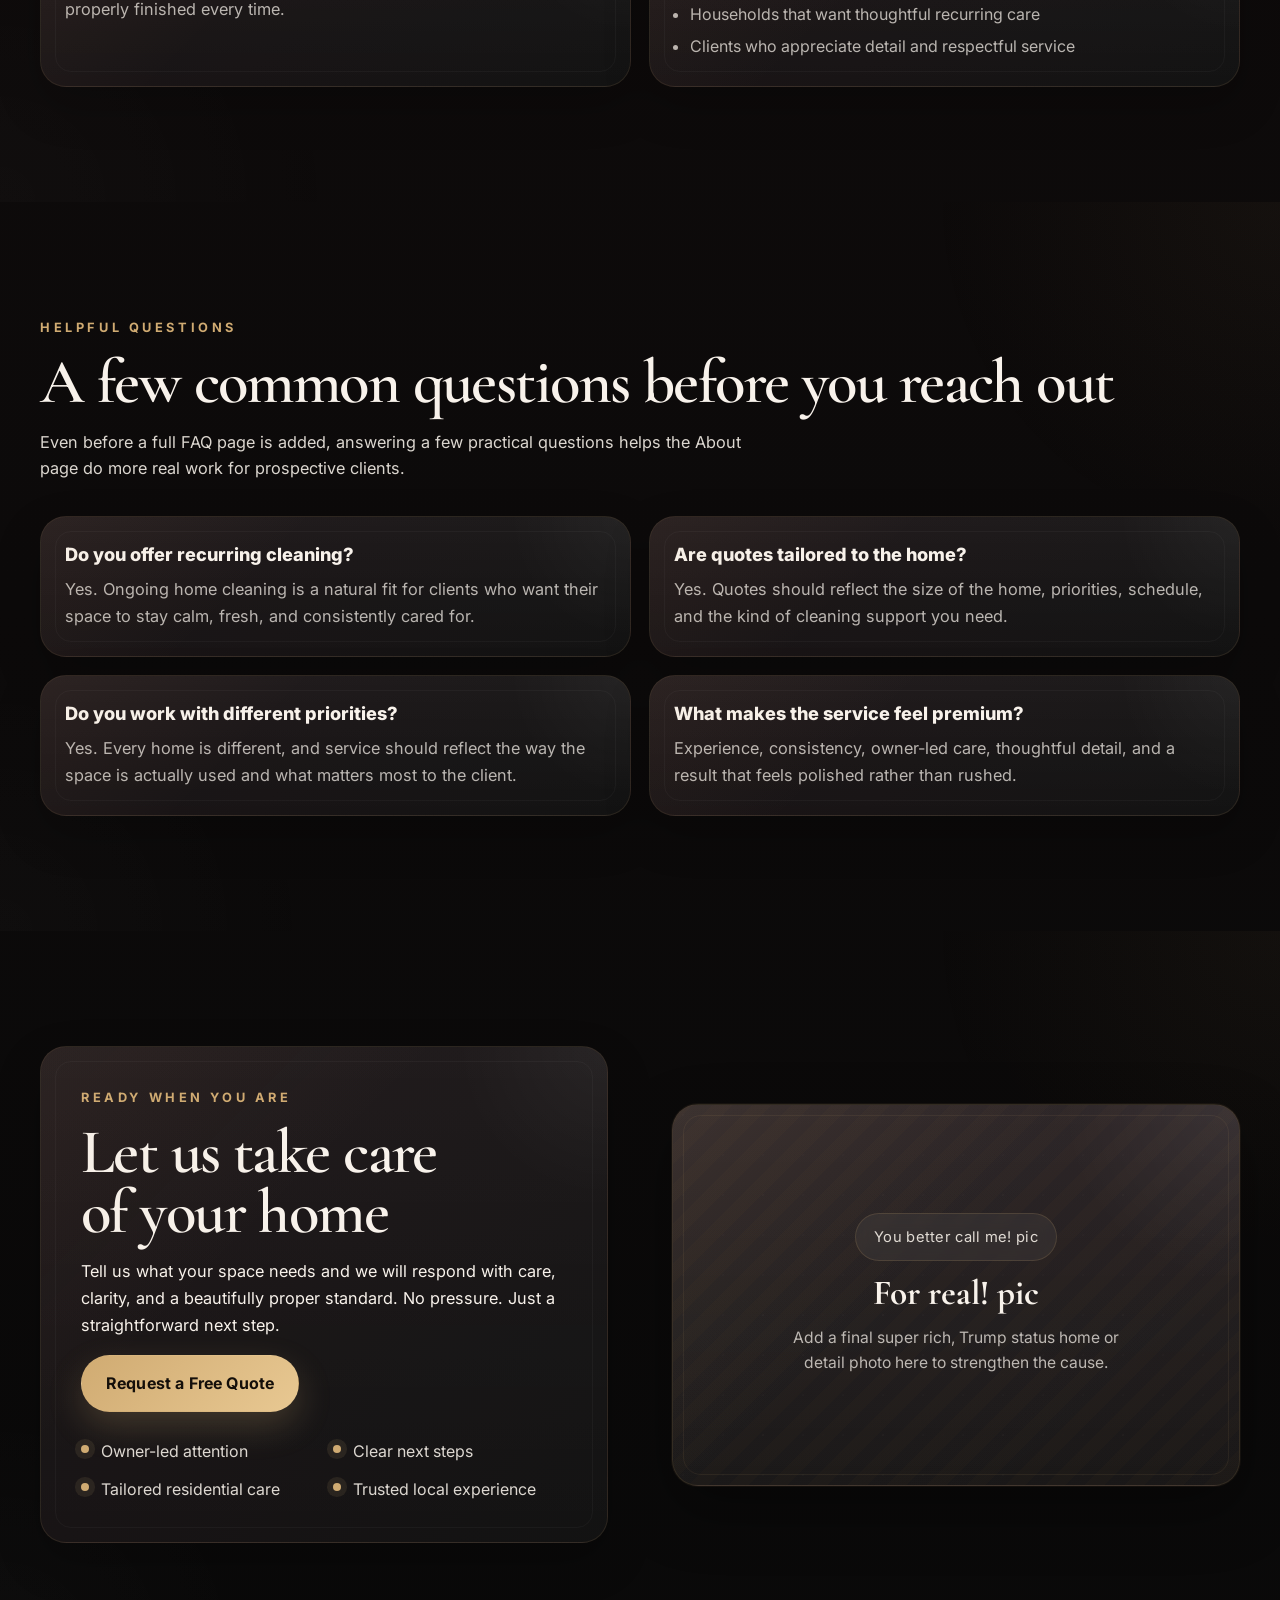
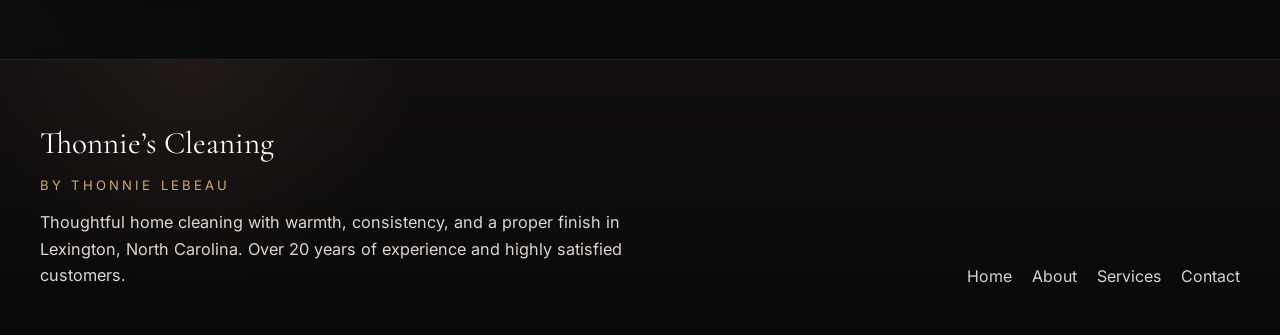
==== commit 71f5e86b: "updated" ====
--- a/about.html
+++ b/about.html
@@ -1705,13 +1705,15 @@
                 aria-label="Placeholder for future owner portrait photography"
               >
                 <div class="image-placeholder-content">
-                  <span class="placeholder-pill">Future owner portrait</span>
+                  <span class="placeholder-pill"
+                    >Get outta my face pic! I own this.</span
+                  >
                   <h2 class="placeholder-title">
-                    Warm, professional photography
+                    Warm, professional best self pic
                   </h2>
                   <p class="placeholder-copy">
-                    Add a welcoming portrait of Thonnie here to strengthen trust
-                    and make the page feel even more personal.
+                    We can add a portrait of you Donda, right here just in case
+                    they don't get the picture.
                   </p>
                 </div>
               </div>
@@ -1917,11 +1919,11 @@
                 aria-label="Placeholder for future interior detail photography"
               >
                 <div class="image-placeholder-content">
-                  <span class="placeholder-pill">Future interior detail</span>
-                  <h2 class="placeholder-title">Elegant in-home photography</h2>
+                  <span class="placeholder-pill">Now this is clean! image</span>
+                  <h2 class="placeholder-title">Look how I clean! pic</h2>
                   <p class="placeholder-copy">
-                    Add a polished kitchen, bath, or living-space detail here to
-                    reinforce the refined finish.
+                    Add a windexed kitchen, bath, or Pinesol'd floor detail here
+                    to let them see how clean looks.
                   </p>
                 </div>
               </div>
@@ -2068,11 +2070,15 @@
                 aria-label="Placeholder for future home atmosphere photography"
               >
                 <div class="image-placeholder-content">
-                  <span class="placeholder-pill">Future home atmosphere</span>
-                  <h2 class="placeholder-title">A clean, calm living space</h2>
+                  <span class="placeholder-pill"
+                    >Your house could be fresh! pic</span
+                  >
+                  <h2 class="placeholder-title">
+                    A clean, calm dirt free home! pic
+                  </h2>
                   <p class="placeholder-copy">
-                    Add a bright finished-room image here to show the feeling
-                    clients can expect after a visit.
+                    Add a bright ultra clean room image here to show the feeling
+                    people can expect after you clean, AHHH!
                   </p>
                 </div>
               </div>
@@ -2206,11 +2212,11 @@
                 aria-label="Placeholder for future elegant contact photography"
               >
                 <div class="image-placeholder-content">
-                  <span class="placeholder-pill">Future contact image</span>
-                  <h2 class="placeholder-title">Refined closing visual</h2>
+                  <span class="placeholder-pill">You better call me! pic</span>
+                  <h2 class="placeholder-title">For real! pic</h2>
                   <p class="placeholder-copy">
-                    Add a final elegant home or detail photo here to strengthen
-                    the closing call to action.
+                    Add a final super rich, Trump status home or detail photo
+                    here to strengthen the cause.
                   </p>
                 </div>
               </div>
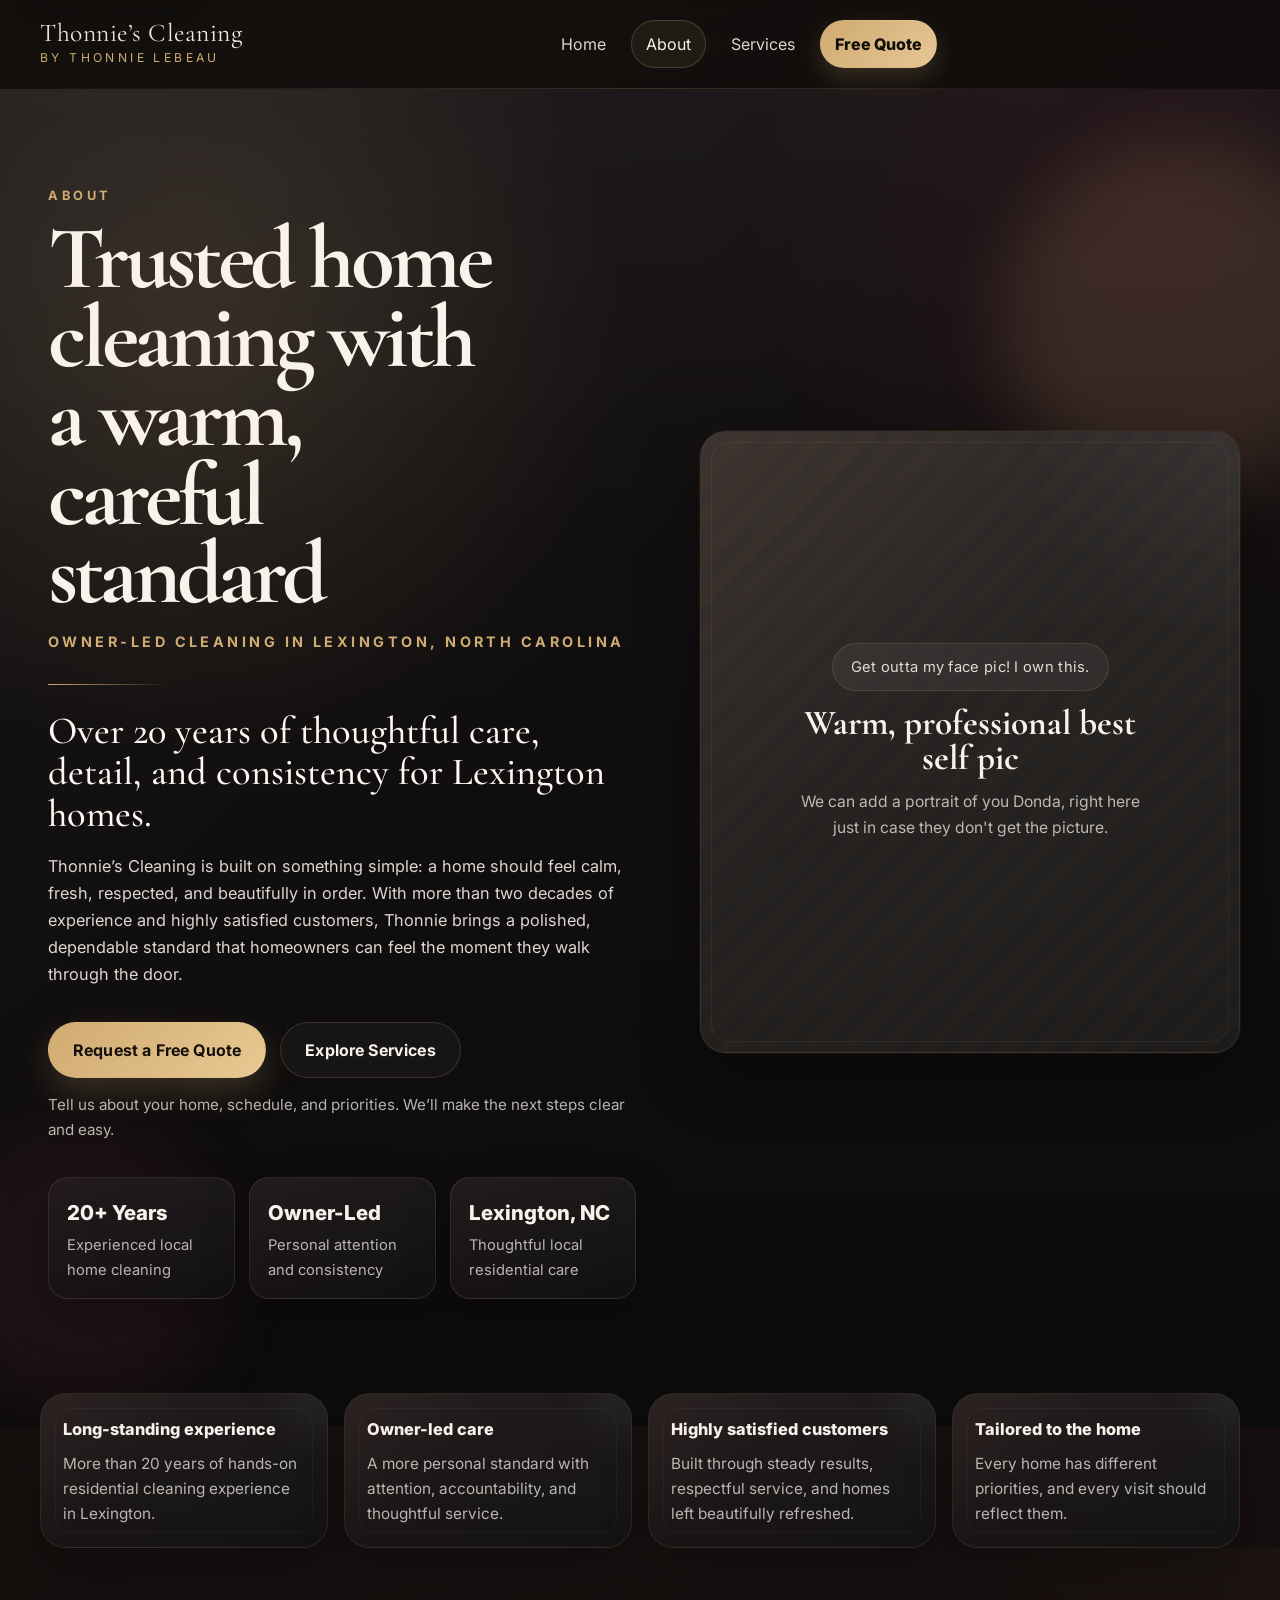
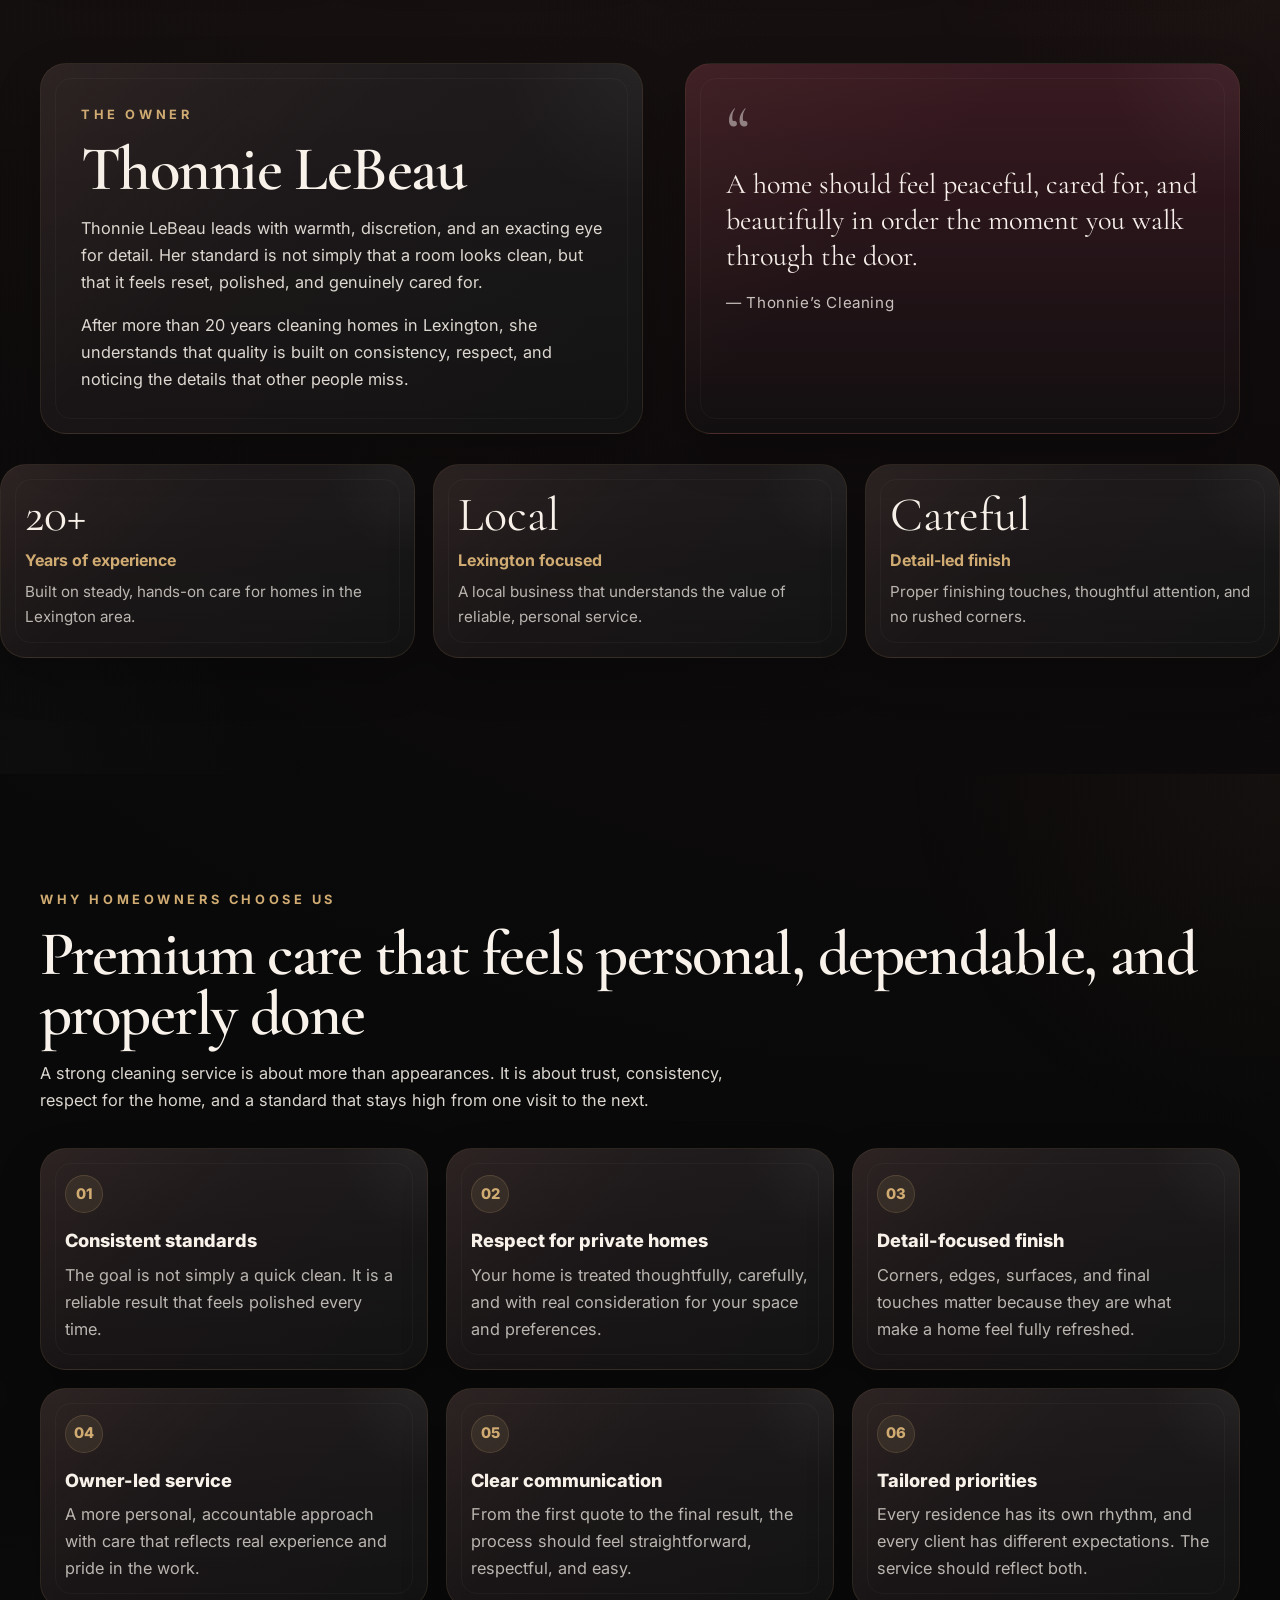
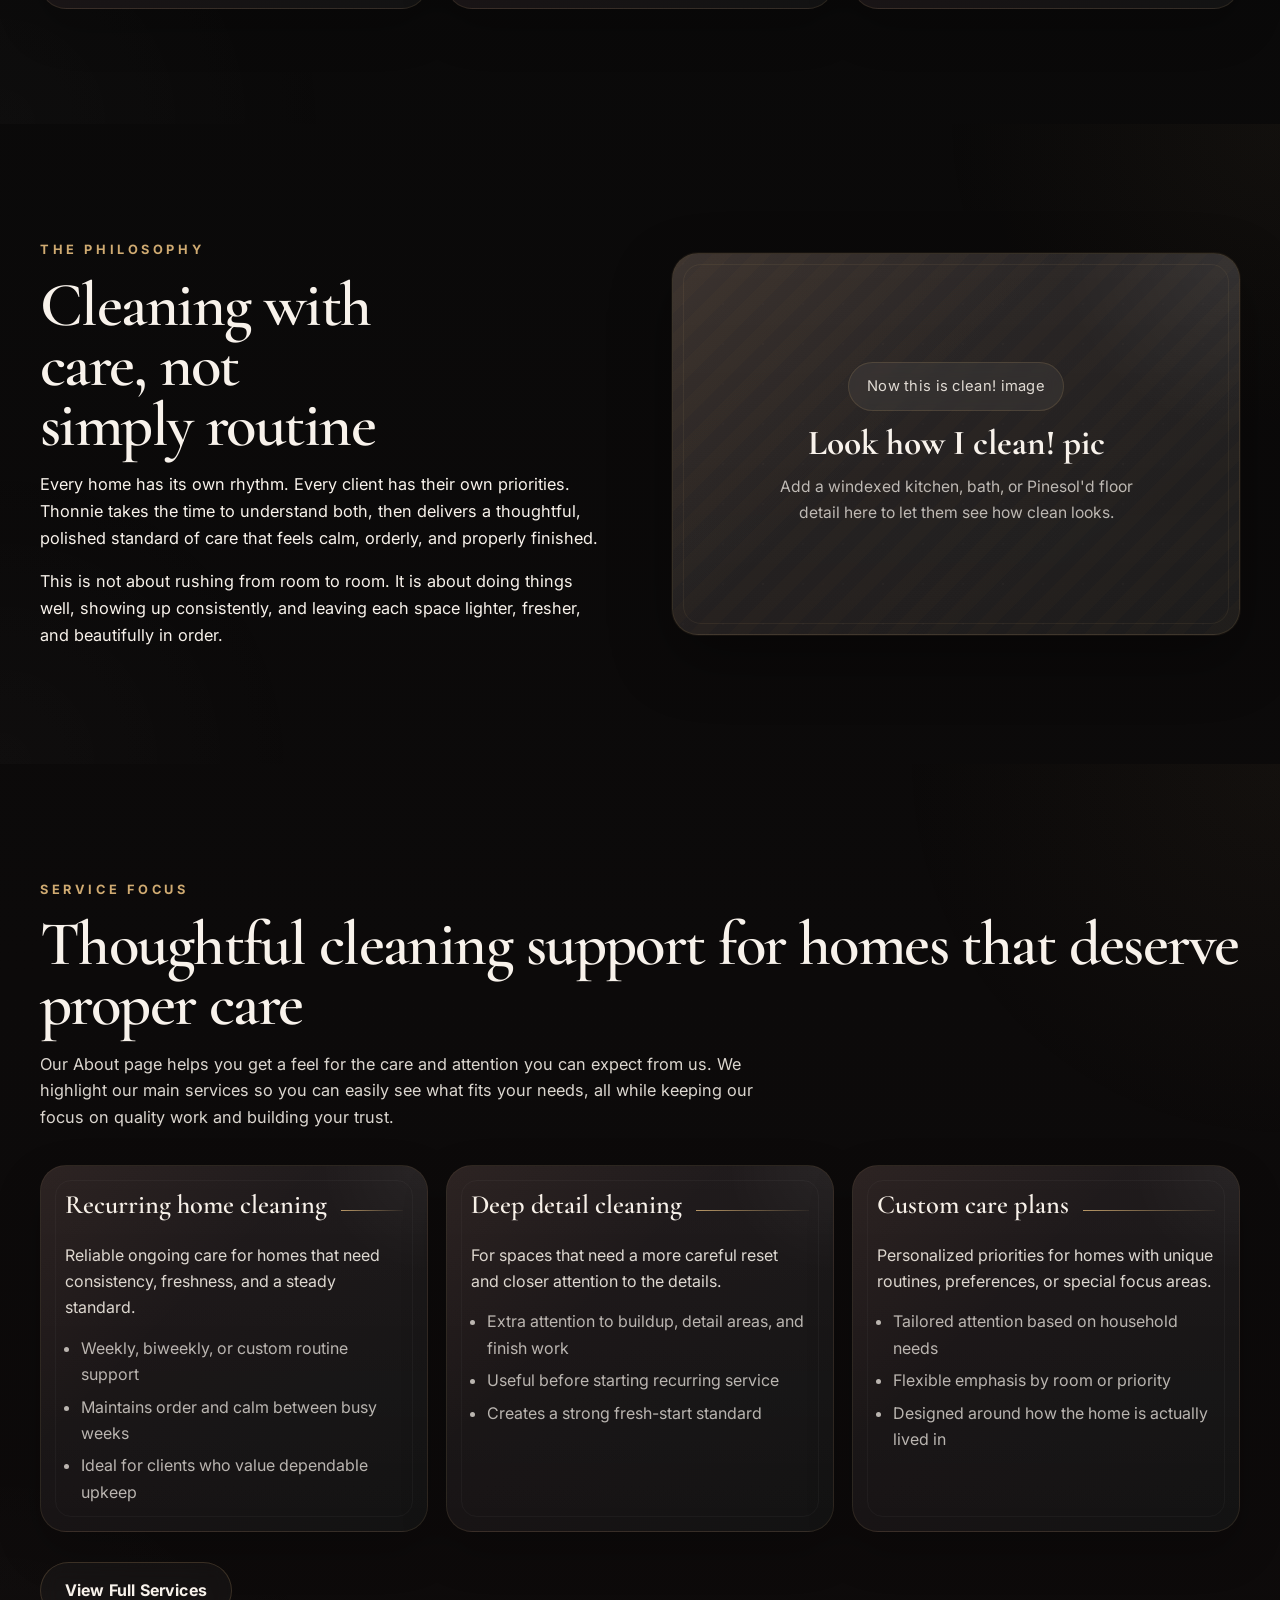
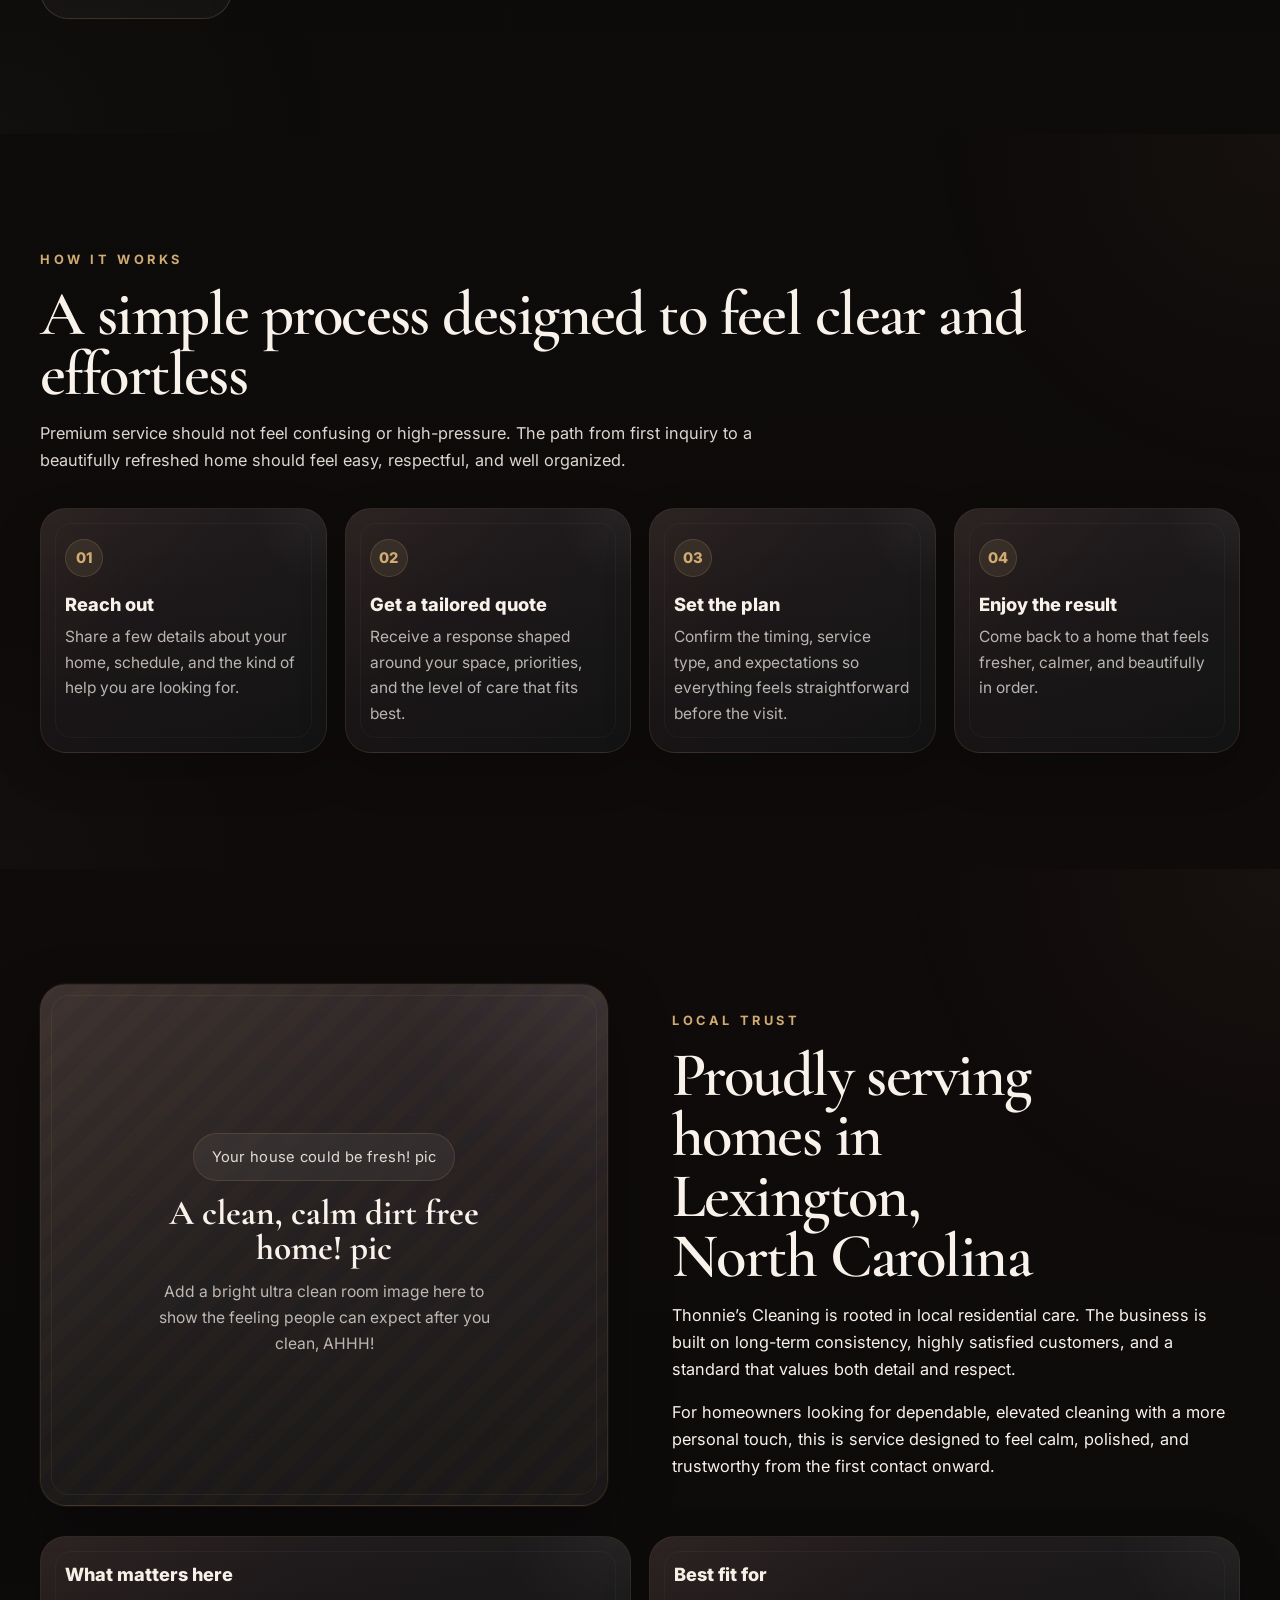
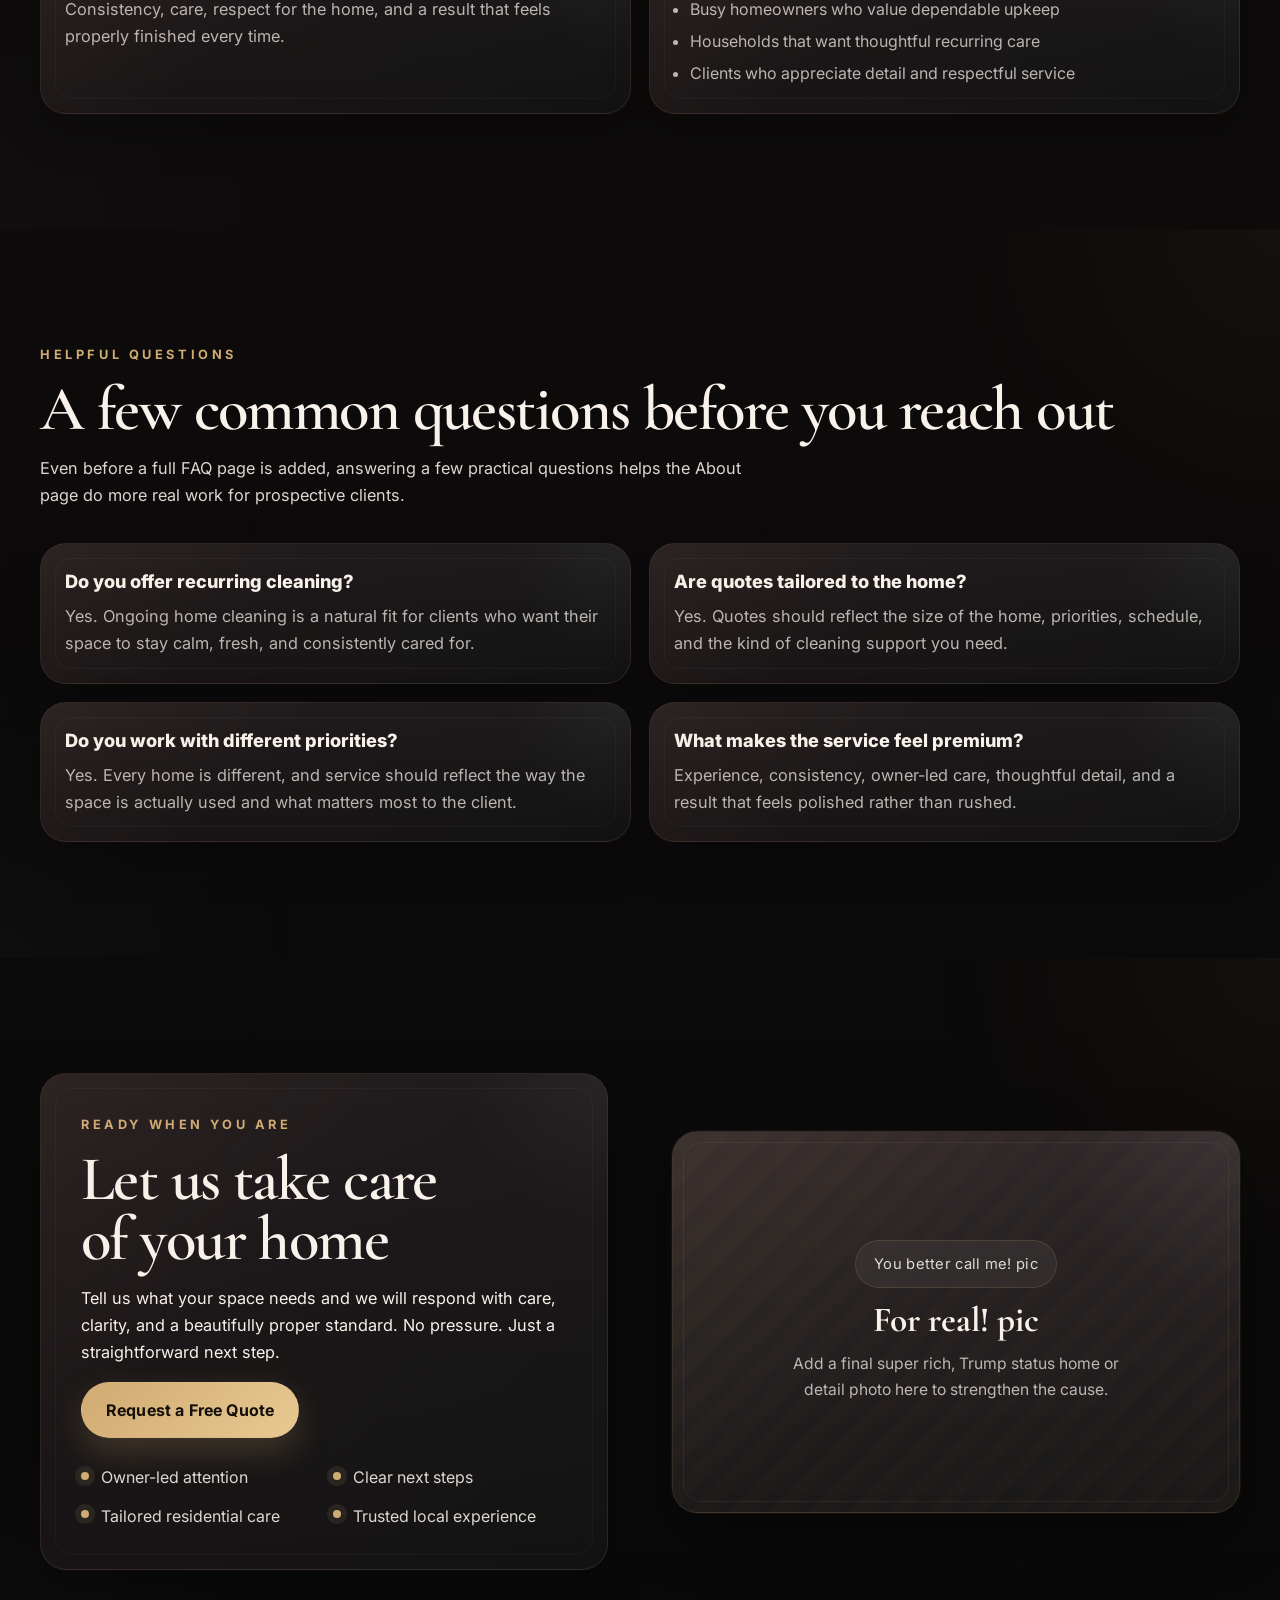
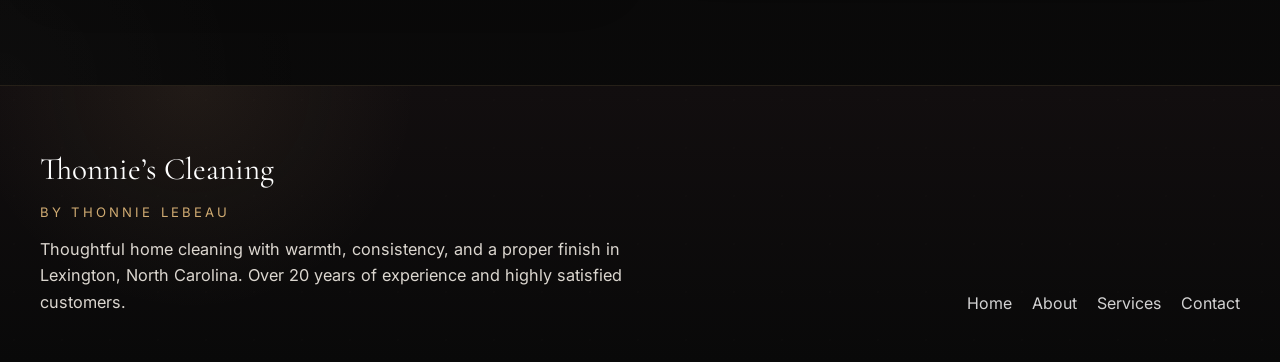
==== commit 8c6b9a5c: "updated" ====
--- a/about.html
+++ b/about.html
@@ -1940,9 +1940,10 @@
               Thoughtful cleaning support for homes that deserve proper care
             </h2>
             <p class="section-text soft-width">
-              The About page should also help visitors understand the kind of
-              care they can expect. These service categories give a clear sense
-              of fit while keeping the focus on quality and trust.
+              Our About page helps you get a feel for the care and attention you
+              can expect from us. We highlight our main services so you can
+              easily see what fits your needs, all while keeping our focus on
+              quality work and building your trust.
             </p>
           </div>
 
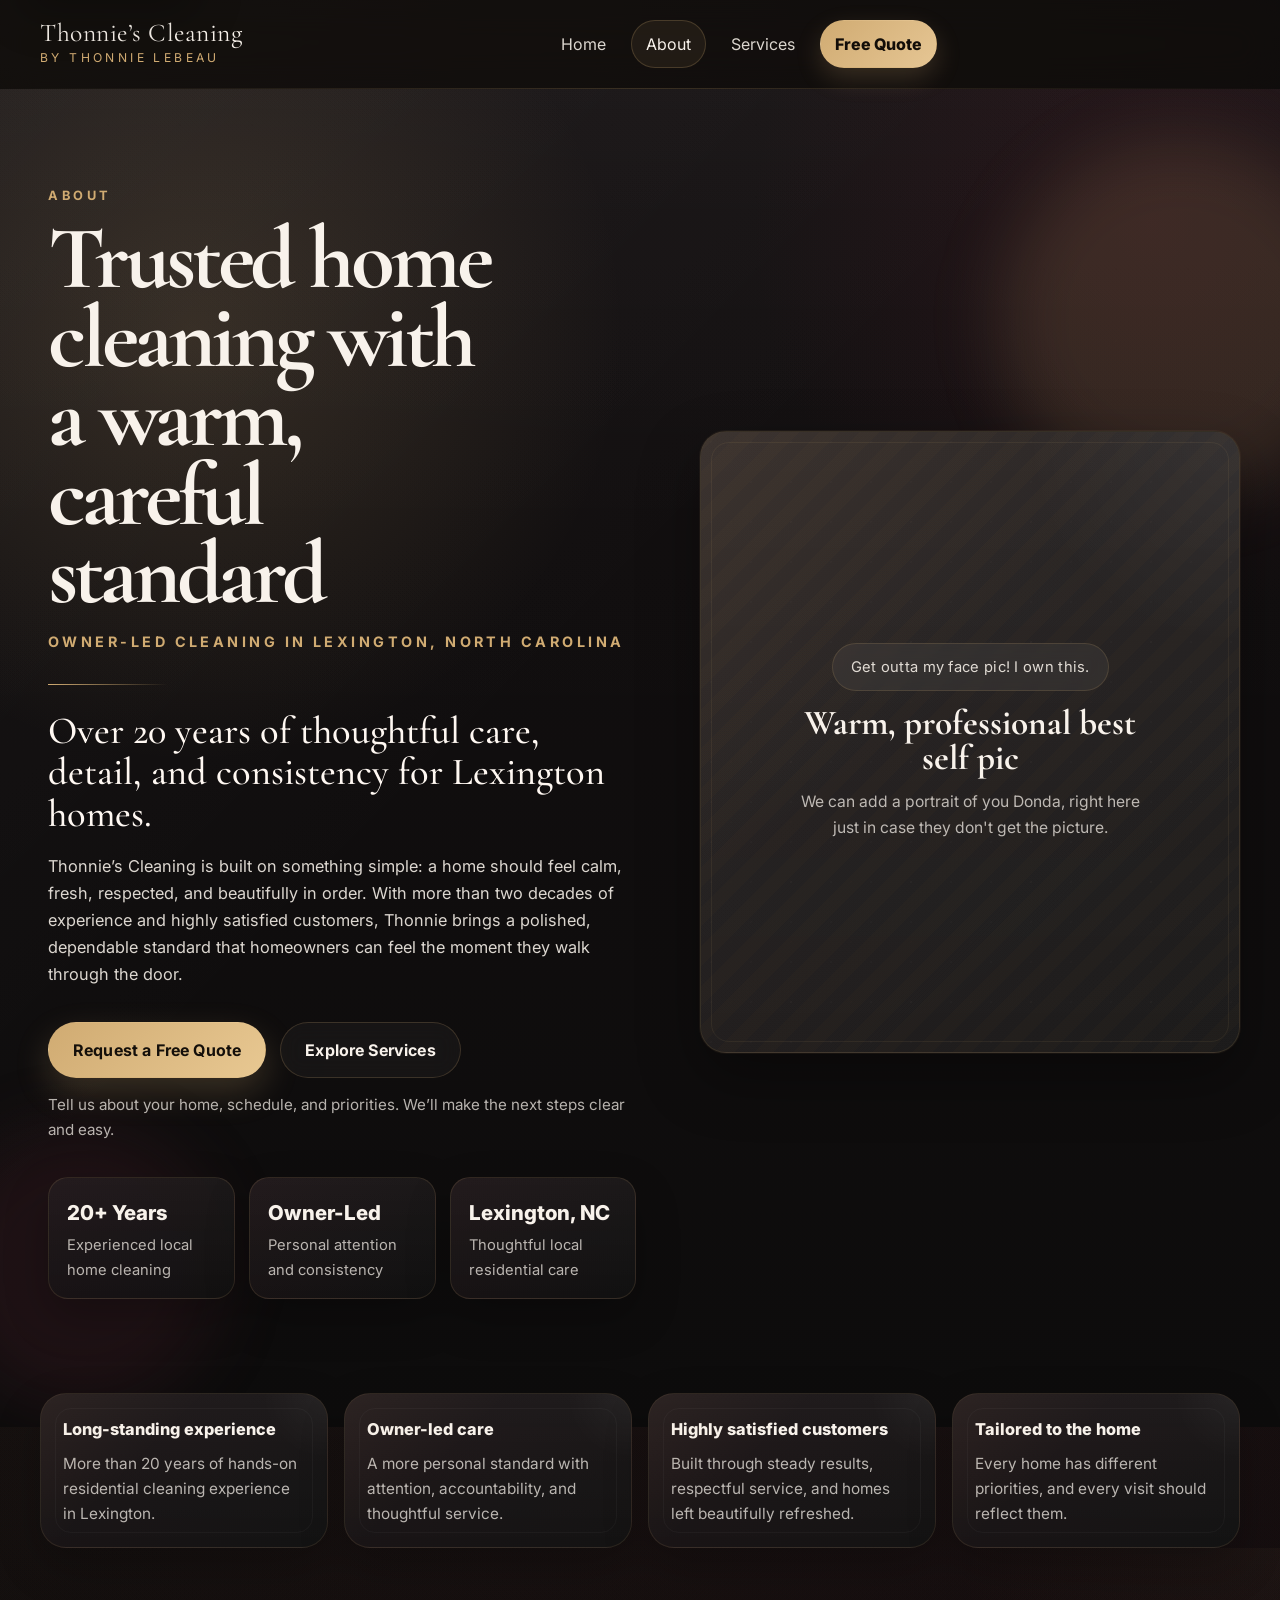
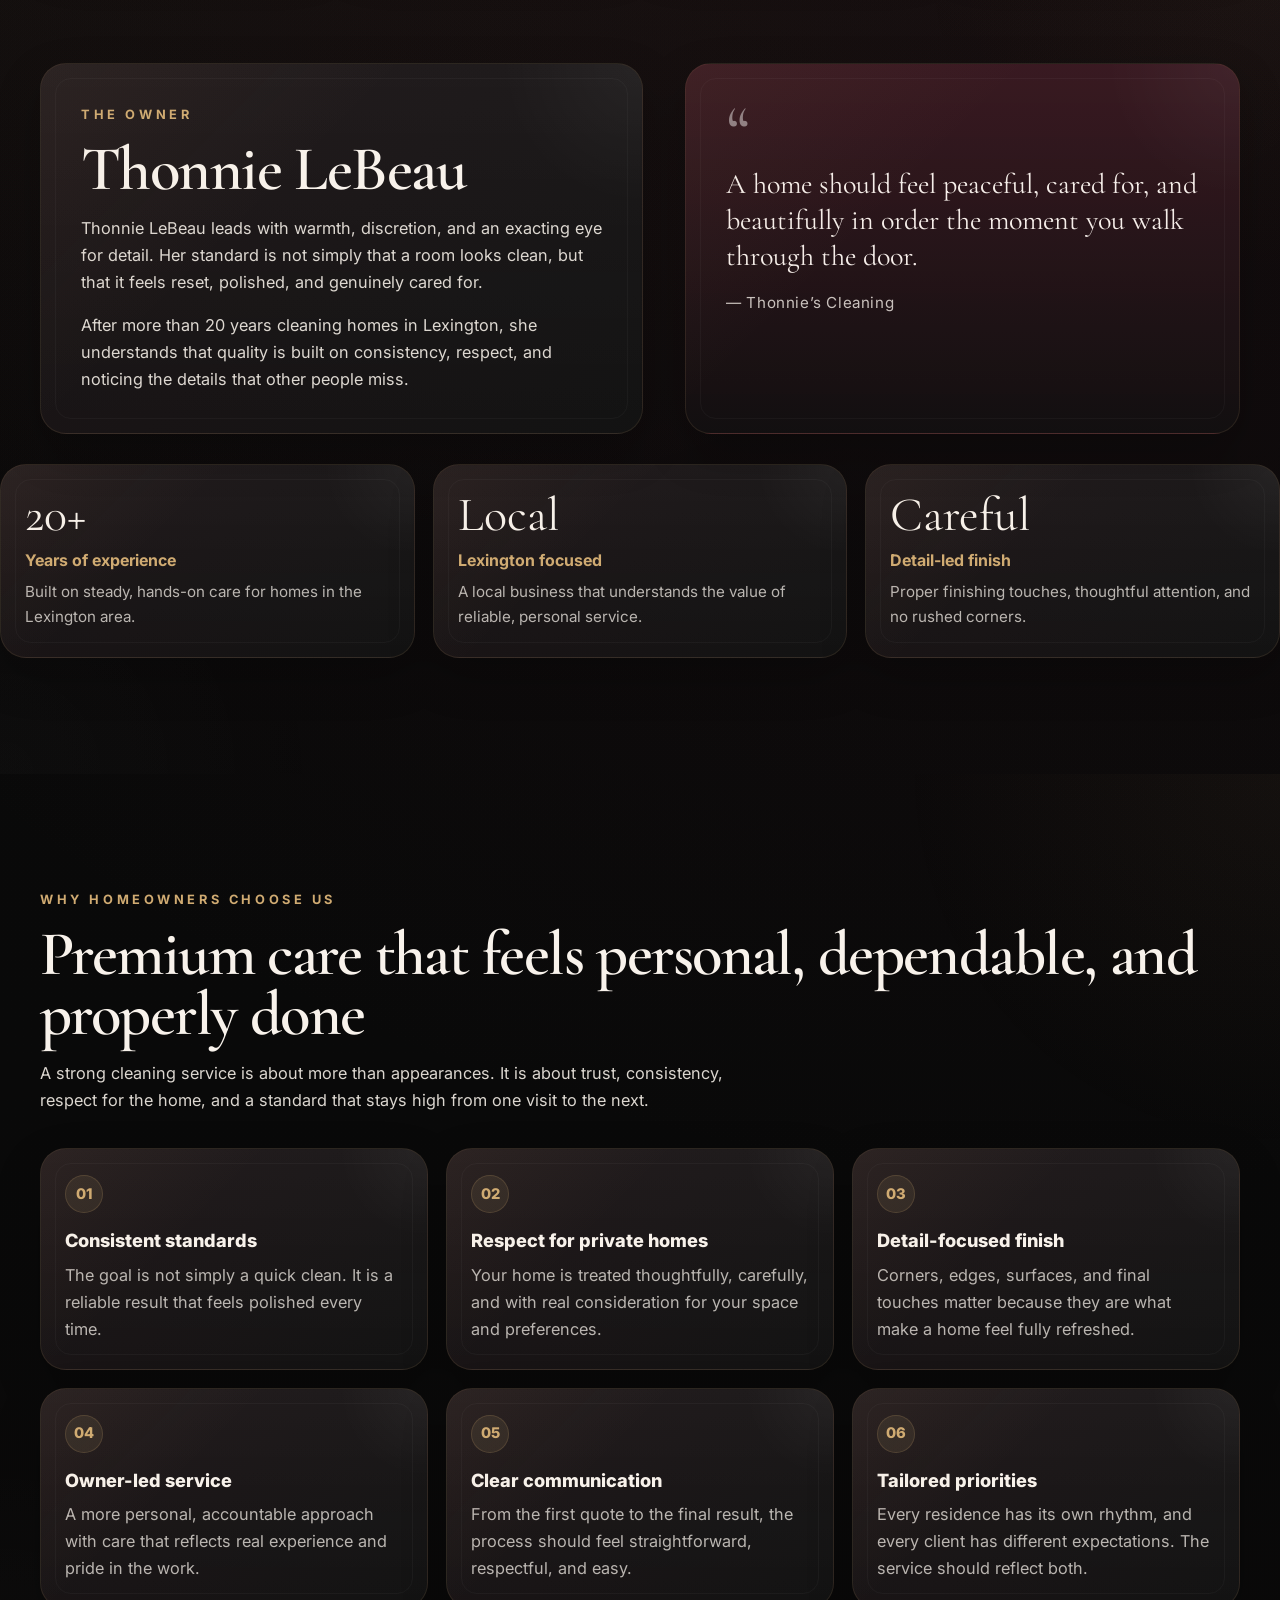
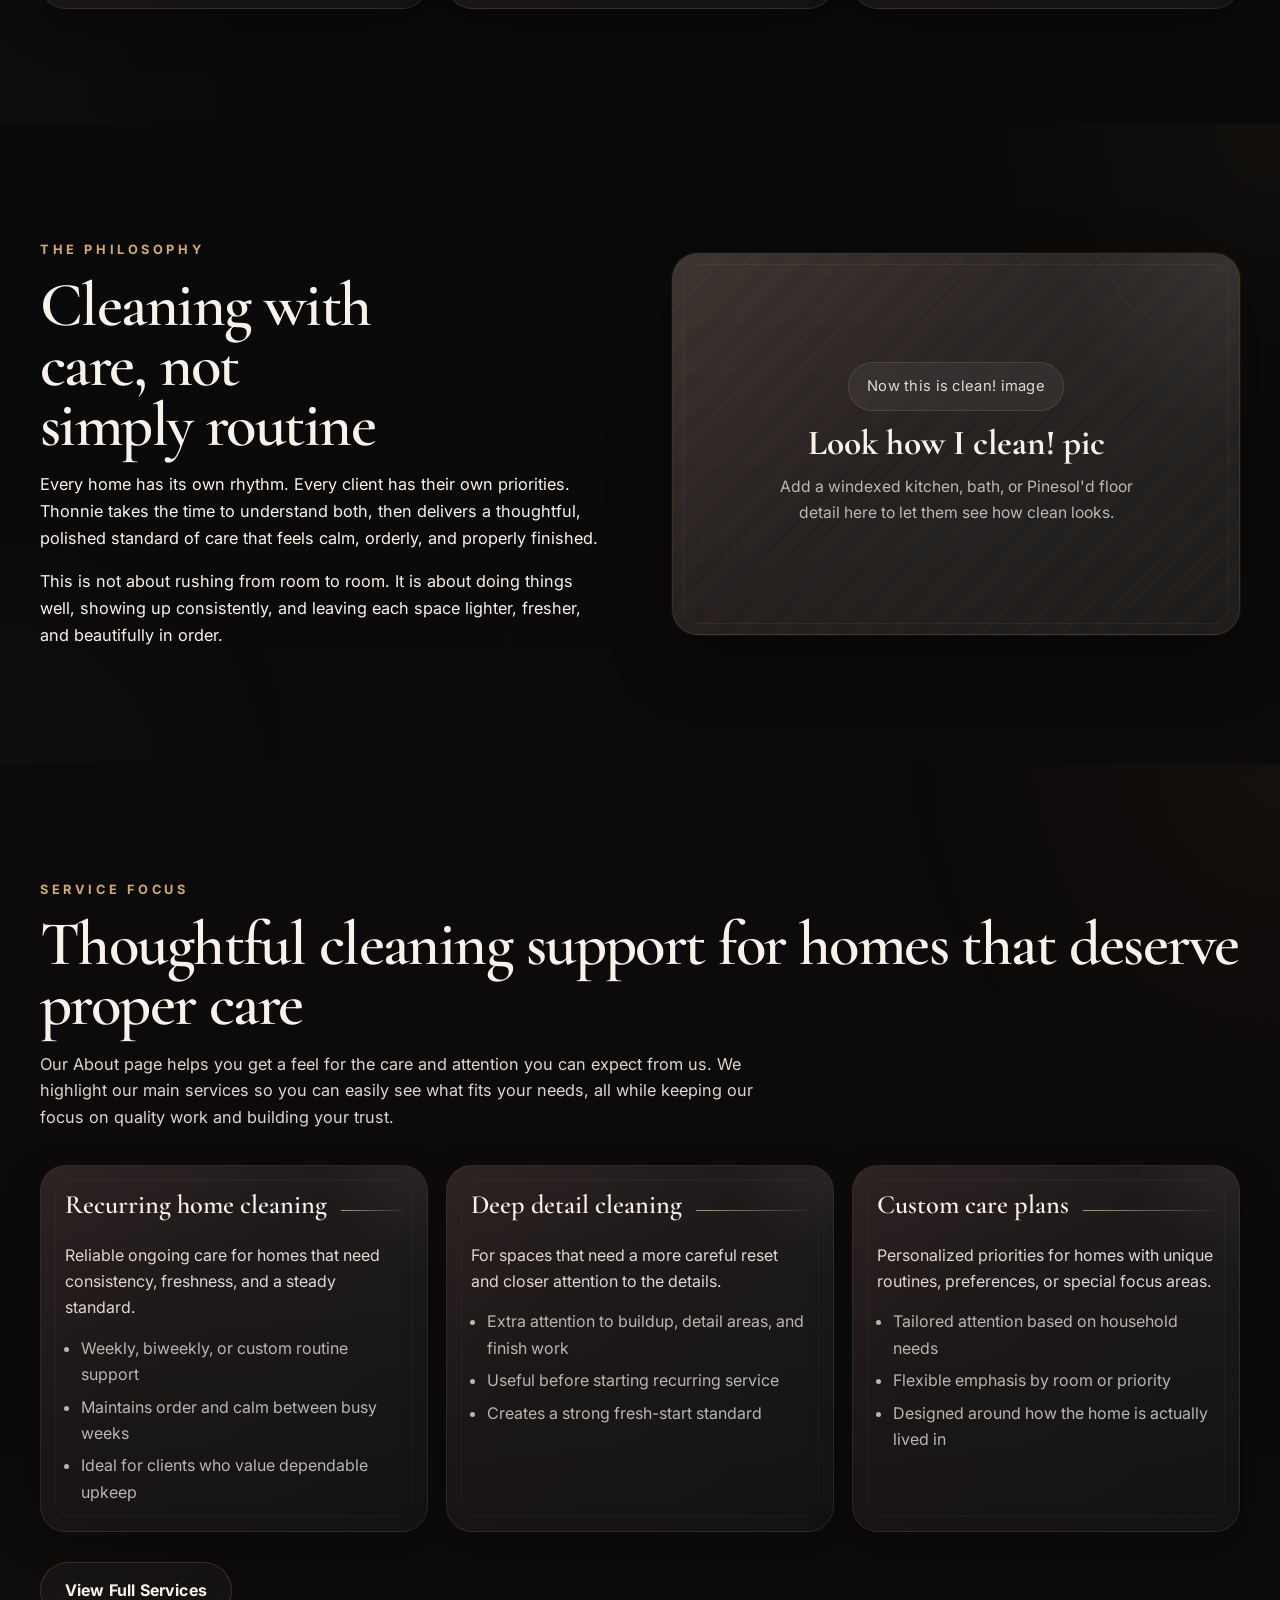
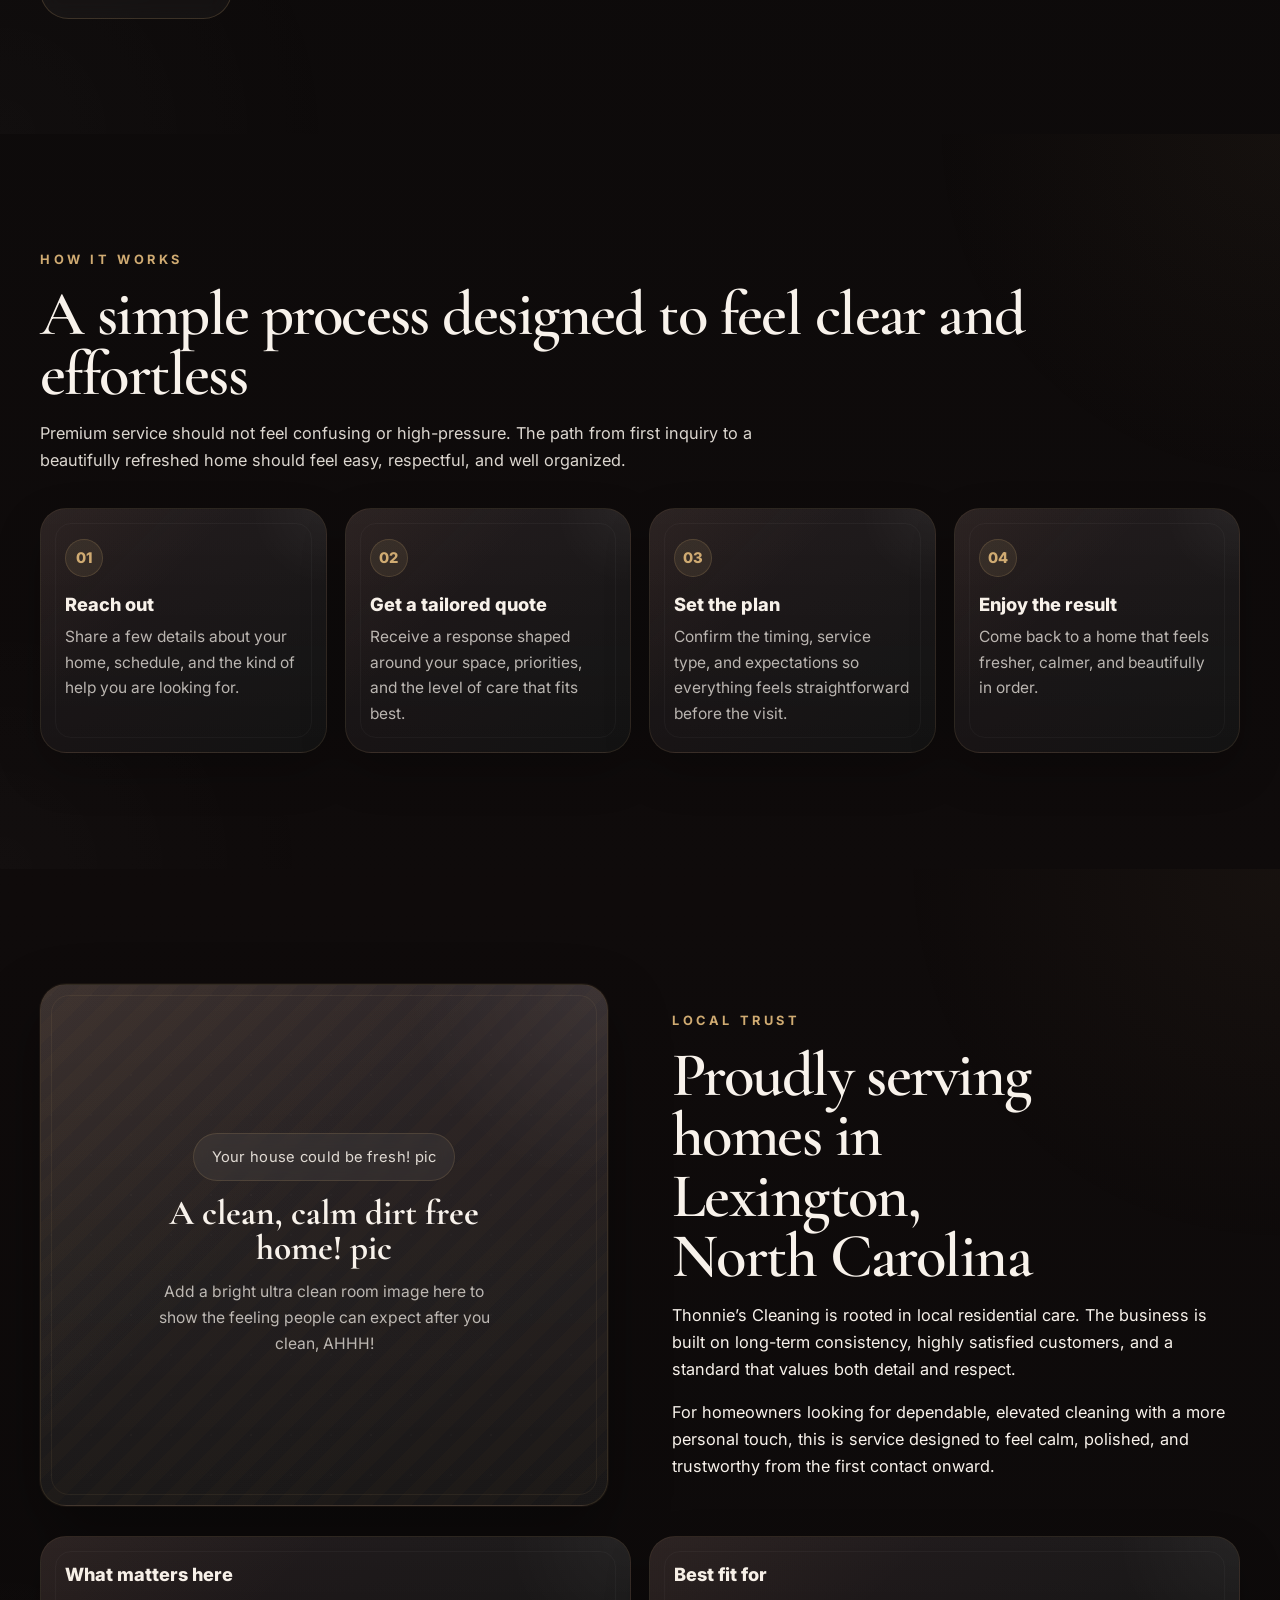
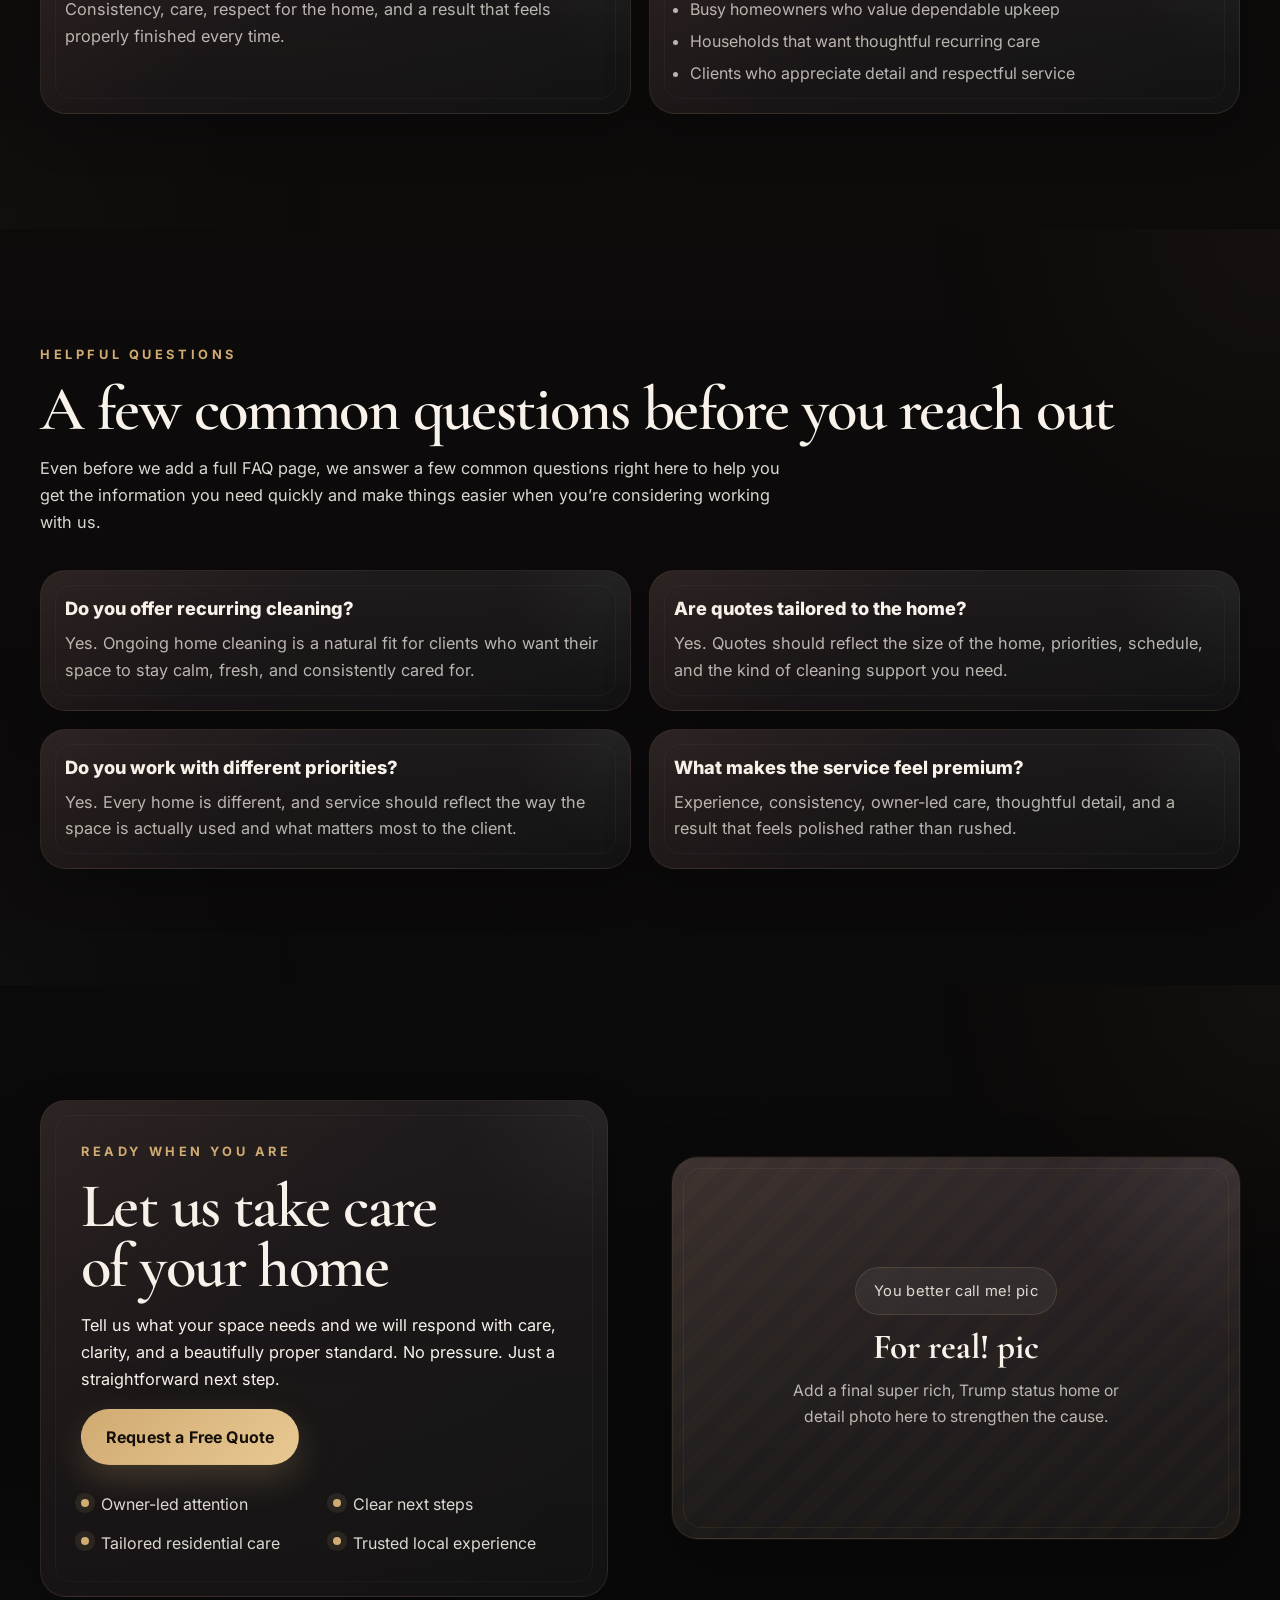
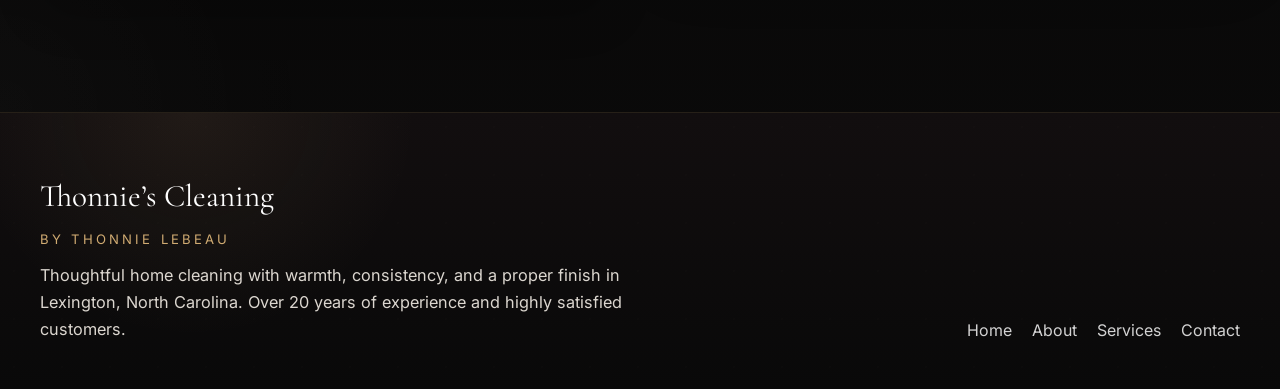
==== commit 084c3010: "updated" ====
--- a/about.html
+++ b/about.html
@@ -2134,9 +2134,10 @@
               A few common questions before you reach out
             </h2>
             <p class="section-text soft-width">
-              Even before a full FAQ page is added, answering a few practical
-              questions helps the About page do more real work for prospective
-              clients.
+              Even before we add a full FAQ page, we answer a few common
+              questions right here to help you get the information you need
+              quickly and make things easier when you’re considering working
+              with us.
             </p>
           </div>
 
